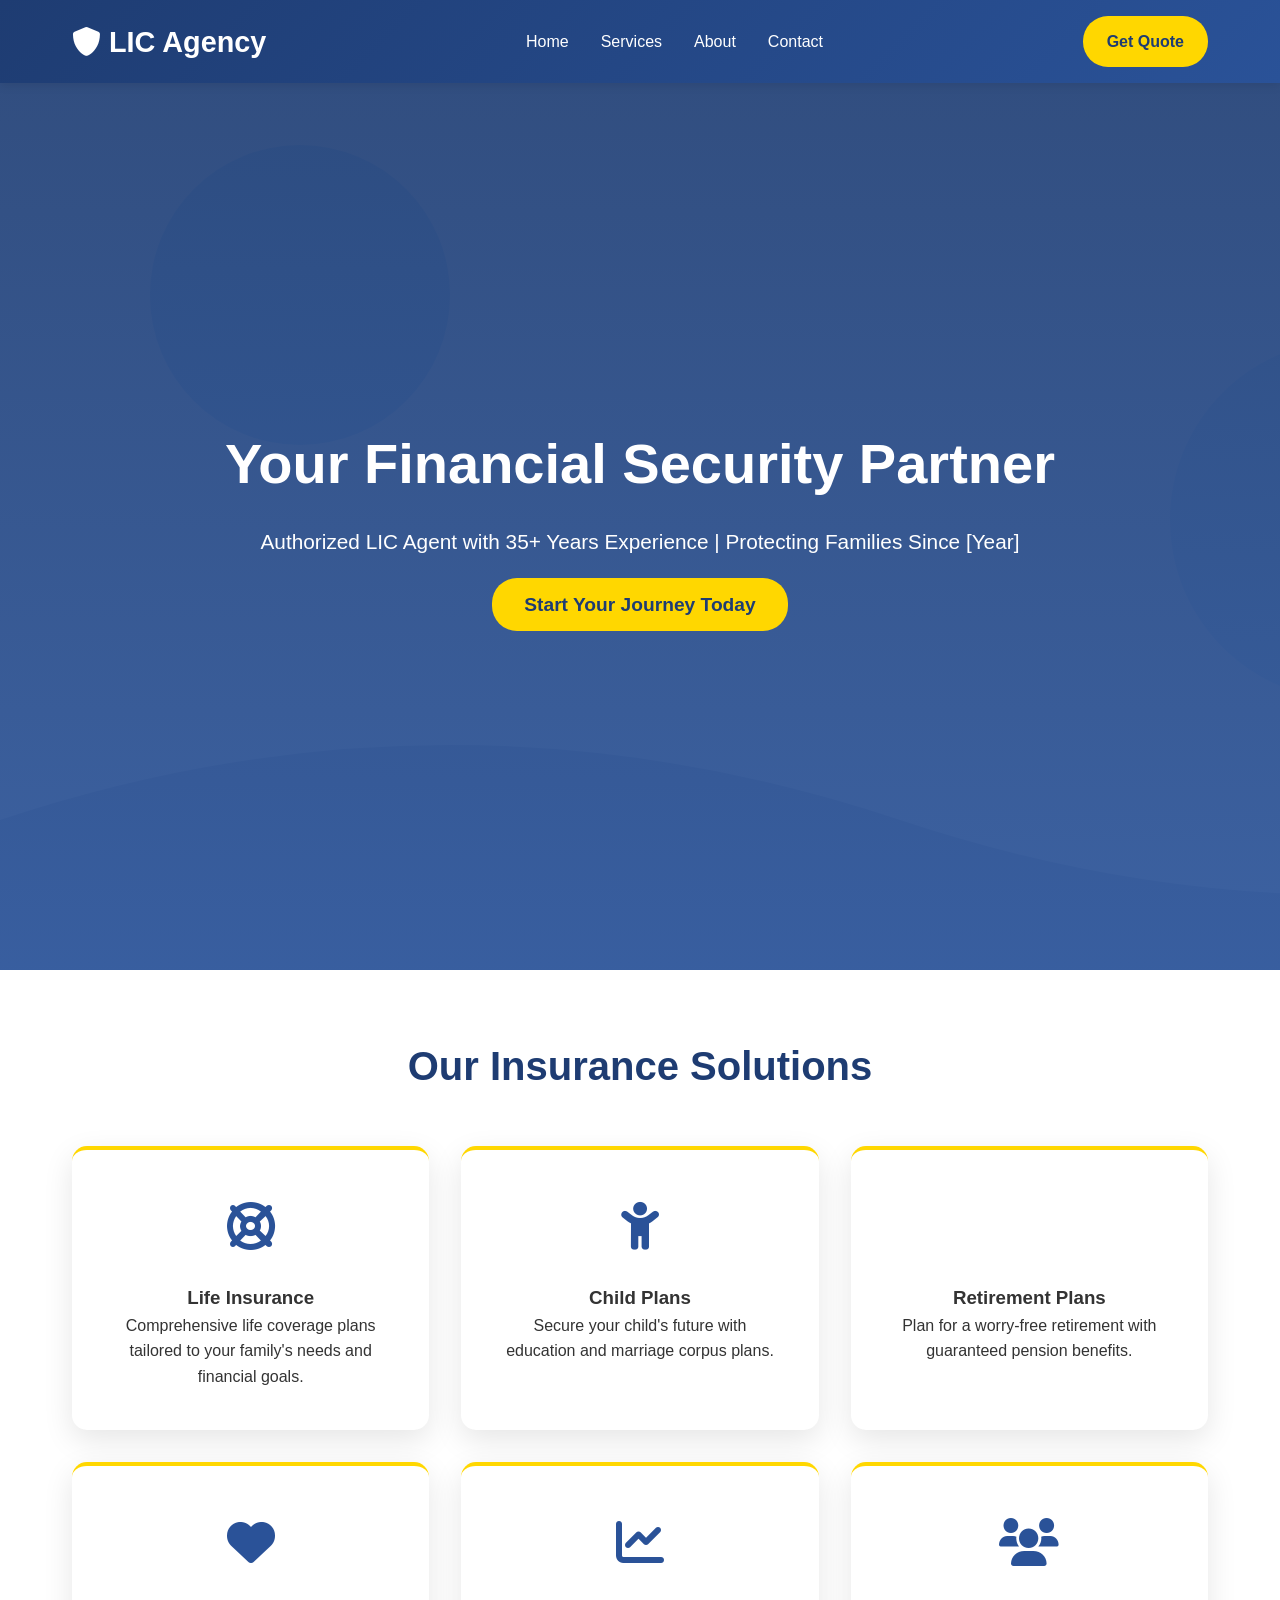
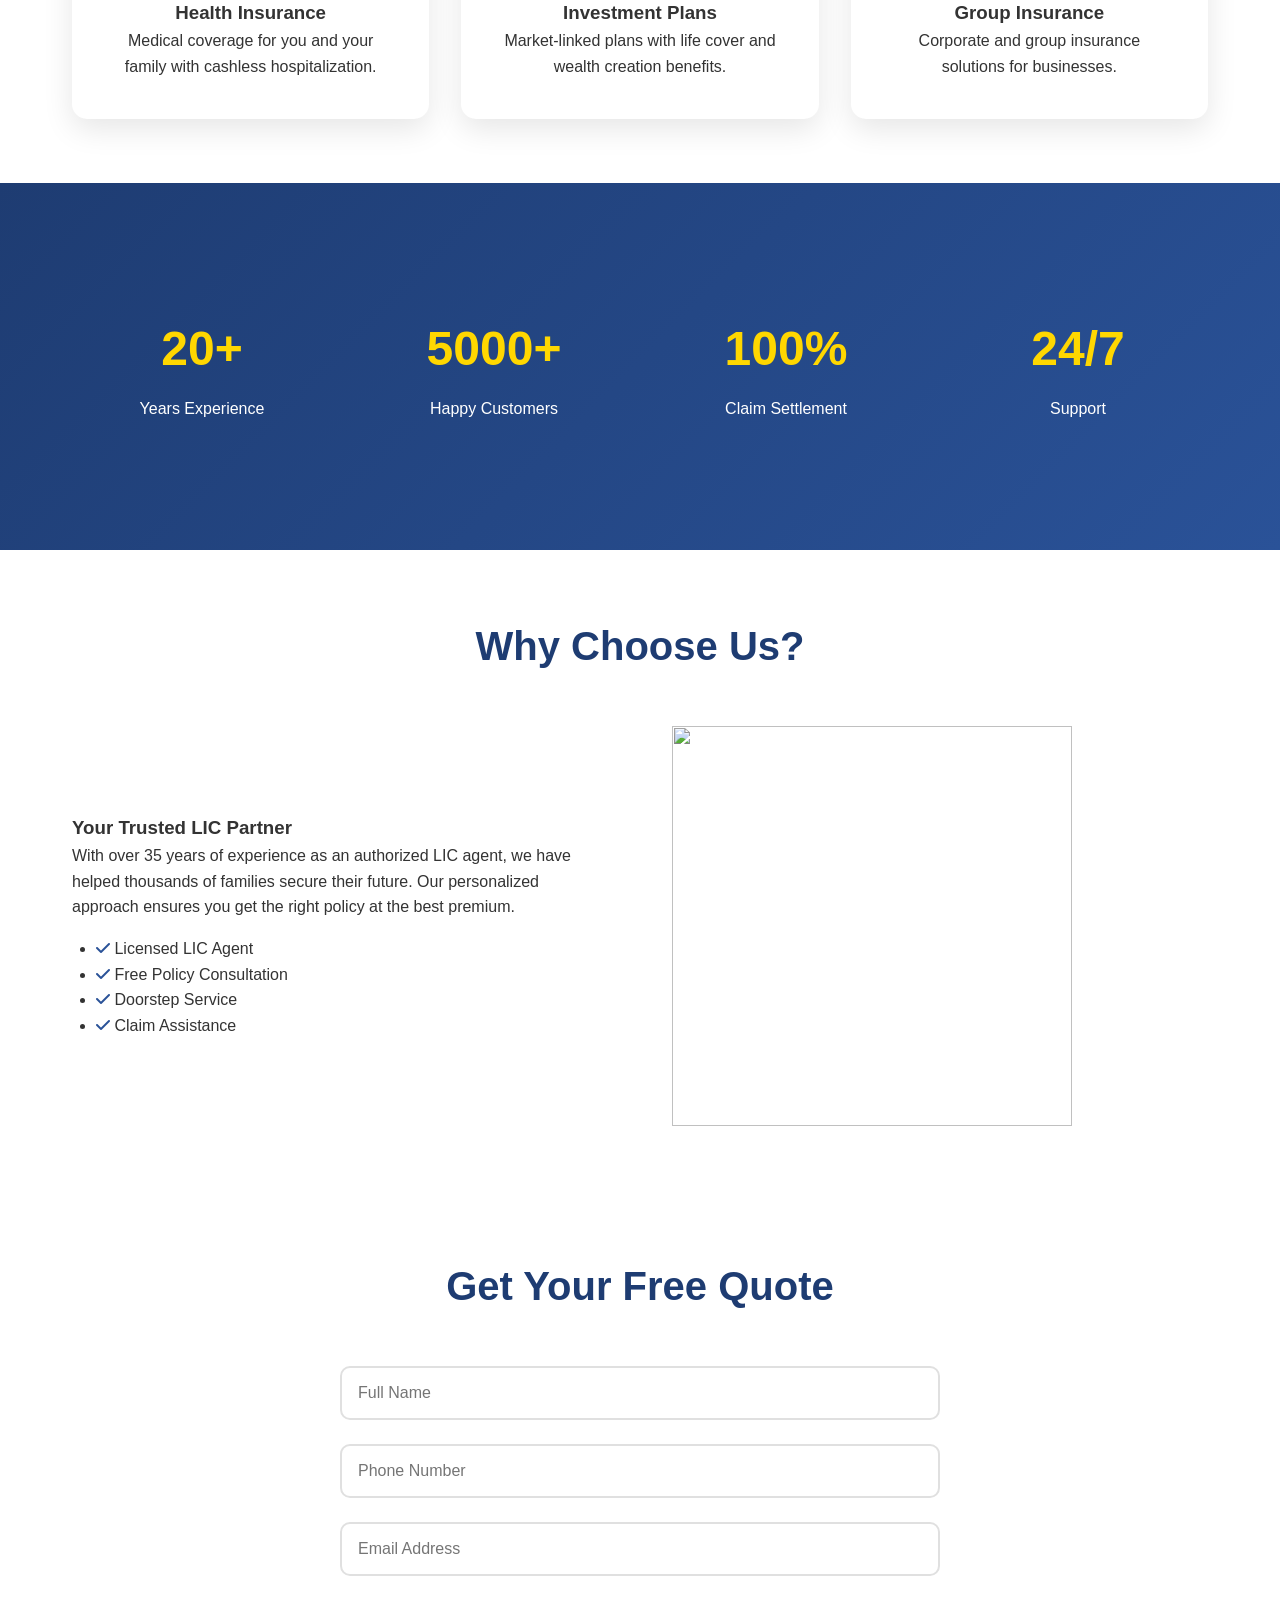
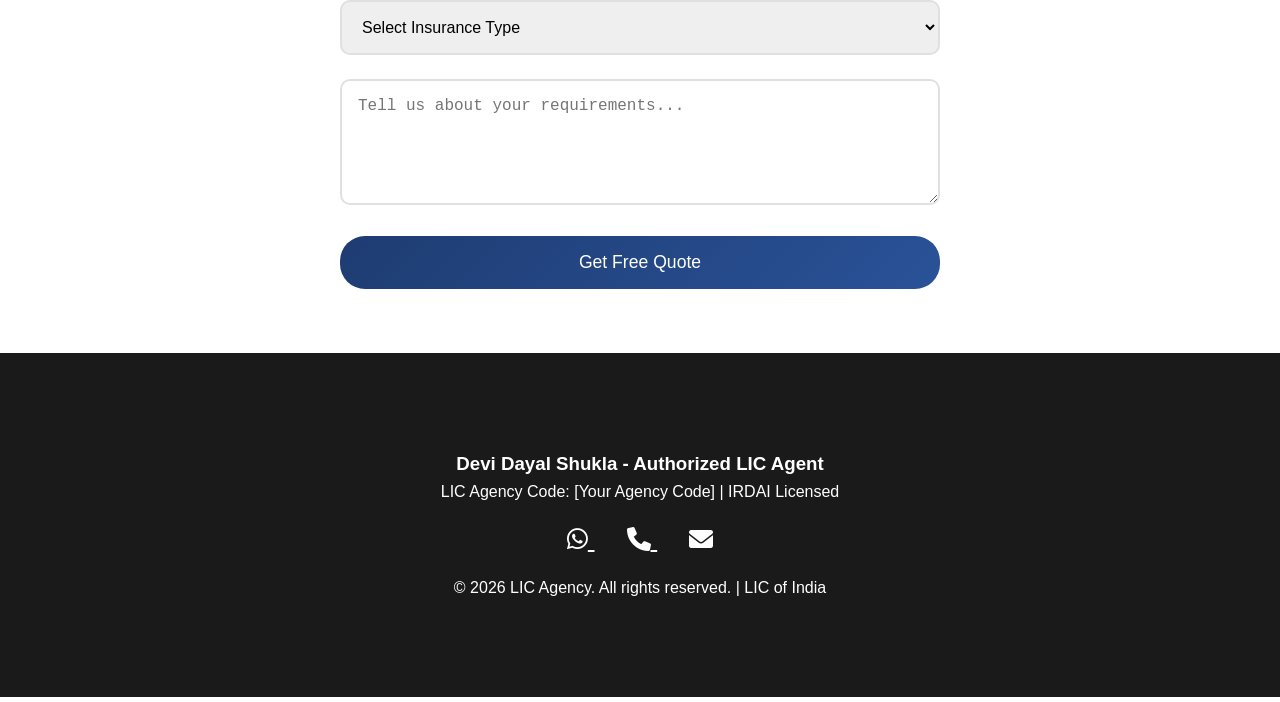
==== index.html @ c28e01f7 "Update index.html" ====
<!DOCTYPE html>
<html lang="en">
<head>
    <meta charset="UTF-8">
    <meta name="viewport" content="width=device-width, initial-scale=1.0">
    <title>Devi Dayal Shukla - Authorized LIC Agent</title>
    <link href="https://cdnjs.cloudflare.com/ajax/libs/font-awesome/6.0.0/css/all.min.css" rel="stylesheet">
    <style>
        * {
            margin: 0;
            padding: 0;
            box-sizing: border-box;
        }

        body {
            font-family: 'Segoe UI', Tahoma, Geneva, Verdana, sans-serif;
            line-height: 1.6;
            color: #333;
        }

        /* Header */
        header {
            background: linear-gradient(135deg, #1e3c72 0%, #2a5298 100%);
            color: white;
            padding: 1rem 0;
            position: fixed;
            width: 100%;
            top: 0;
            z-index: 1000;
            box-shadow: 0 2px 10px rgba(0,0,0,0.1);
        }

        nav {
            max-width: 1200px;
            margin: 0 auto;
            display: flex;
            justify-content: space-between;
            align-items: center;
            padding: 0 2rem;
        }

        .logo {
            font-size: 1.8rem;
            font-weight: bold;
        }

        .nav-links {
            display: flex;
            list-style: none;
            gap: 2rem;
        }

        .nav-links a {
            color: white;
            text-decoration: none;
            transition: color 0.3s;
        }

        .nav-links a:hover {
            color: #ffd700;
        }

        .cta-button {
            background: #ffd700;
            color: #1e3c72;
            padding: 0.8rem 1.5rem;
            border-radius: 25px;
            text-decoration: none;
            font-weight: bold;
            transition: transform 0.3s;
        }

        .cta-button:hover {
            transform: translateY(-2px);
        }

        /* Hero Section */
        .hero {
            background: linear-gradient(rgba(30,60,114,0.9), rgba(42,82,152,0.9)), url('data:image/svg+xml,<svg xmlns="http://www.w3.org/2000/svg" viewBox="0 0 1200 600"><rect fill="%23e3f2fd" width="1200" height="600"/><circle fill="%2342a5f5" opacity="0.3" cx="200" cy="150" r="100"/><circle fill="%2390caf9" opacity="0.4" cx="900" cy="300" r="120"/><path fill="%231e3c72" opacity="0.2" d="M0 500 Q300 400 600 500 T1200 500 L1200 600 L0 600 Z"/></svg>');
            background-size: cover;
            height: 100vh;
            display: flex;
            align-items: center;
            justify-content: center;
            text-align: center;
            color: white;
            margin-top: 70px;
        }

        .hero-content h1 {
            font-size: 3.5rem;
            margin-bottom: 1rem;
            animation: fadeInUp 1s ease;
        }

        .hero-content p {
            font-size: 1.3rem;
            margin-bottom: 2rem;
            animation: fadeInUp 1s ease 0.2s both;
        }

        @keyframes fadeInUp {
            from {
                opacity: 0;
                transform: translateY(30px);
            }
            to {
                opacity: 1;
                transform: translateY(0);
            }
        }

        /* Sections */
        .container {
            max-width: 1200px;
            margin: 0 auto;
            padding: 4rem 2rem;
        }

        section {
            padding: 4rem 0;
        }

        h2 {
            font-size: 2.5rem;
            text-align: center;
            margin-bottom: 3rem;
            color: #1e3c72;
        }

        /* Services */
        .services-grid {
            display: grid;
            grid-template-columns: repeat(auto-fit, minmax(300px, 1fr));
            gap: 2rem;
            margin-top: 3rem;
        }

        .service-card {
            background: white;
            padding: 2.5rem;
            border-radius: 15px;
            box-shadow: 0 10px 30px rgba(0,0,0,0.1);
            text-align: center;
            transition: transform 0.3s, box-shadow 0.3s;
            border-top: 4px solid #ffd700;
        }

        .service-card:hover {
            transform: translateY(-10px);
            box-shadow: 0 20px 40px rgba(0,0,0,0.15);
        }

        .service-icon {
            font-size: 3rem;
            color: #2a5298;
            margin-bottom: 1rem;
        }

        /* About */
        .about-content {
            display: grid;
            grid-template-columns: 1fr 1fr;
            gap: 4rem;
            align-items: center;
        }

        .about-image {
            background: linear-gradient(45deg, #1e3c72, #2a5298);
            height: 400px;
            border-radius: 20px;
            display: flex;
            align-items: center;
            justify-content: center;
            color: white;
            font-size: 4rem;
        }

        /* Contact */
        .contact-form {
            max-width: 600px;
            margin: 0 auto;
        }

        .form-group {
            margin-bottom: 1.5rem;
        }

        .form-group input,
        .form-group textarea,
        .form-group select {
            width: 100%;
            padding: 1rem;
            border: 2px solid #e0e0e0;
            border-radius: 10px;
            font-size: 1rem;
            transition: border-color 0.3s;
        }

        .form-group input:focus,
        .form-group textarea:focus,
        .form-group select:focus {
            outline: none;
            border-color: #2a5298;
        }

        .submit-btn {
            background: linear-gradient(135deg, #1e3c72, #2a5298);
            color: white;
            padding: 1rem 3rem;
            border: none;
            border-radius: 25px;
            font-size: 1.1rem;
            cursor: pointer;
            width: 100%;
            transition: transform 0.3s;
        }

        .submit-btn:hover {
            transform: translateY(-2px);
        }

        /* Stats */
        .stats {
            background: linear-gradient(135deg, #1e3c72 0%, #2a5298 100%);
            color: white;
            text-align: center;
        }

        .stats-grid {
            display: grid;
            grid-template-columns: repeat(auto-fit, minmax(200px, 1fr));
            gap: 2rem;
        }

        .stat-item h3 {
            font-size: 3rem;
            color: #ffd700;
            margin-bottom: 0.5rem;
        }

        /* Footer */
        footer {
            background: #1a1a1a;
            color: white;
            text-align: center;
            padding: 2rem 0;
        }

        .social-links {
            margin: 1rem 0;
        }

        .social-links a {
            color: white;
            font-size: 1.5rem;
            margin: 0 1rem;
            transition: color 0.3s;
        }

        .social-links a:hover {
            color: #ffd700;
        }

        /* Mobile Responsive */
        @media (max-width: 768px) {
            .nav-links {
                display: none;
            }

            .hero-content h1 {
                font-size: 2.5rem;
            }

            .about-content {
                grid-template-columns: 1fr;
            }

            nav {
                flex-direction: column;
                gap: 1rem;
            }
        }
    </style>
</head>
<body>
    <!-- Header -->
    <header>
        <nav>
            <div class="logo">
                <i class="fas fa-shield-alt"></i> LIC Agency
            </div>
            <ul class="nav-links">
                <li><a href="#home">Home</a></li>
                <li><a href="#services">Services</a></li>
                <li><a href="#about">About</a></li>
                <li><a href="#contact">Contact</a></li>
            </ul>
            <a href="#contact" class="cta-button">Get Quote</a>
        </nav>
    </header>

    <!-- Hero Section -->
    <section id="home" class="hero">
        <div class="hero-content">
            <h1>Your Financial Security Partner</h1>
            <p>Authorized LIC Agent with 35+ Years Experience | Protecting Families Since [Year]</p>
            <a href="#contact" class="cta-button" style="font-size: 1.2rem; padding: 1rem 2rem;">Start Your Journey Today</a>
        </div>
    </section>

    <!-- Services -->
    <section id="services" class="container">
        <h2>Our Insurance Solutions</h2>
        <div class="services-grid">
            <div class="service-card">
                <div class="service-icon">
                    <i class="fas fa-life-ring"></i>
                </div>
                <h3>Life Insurance</h3>
                <p>Comprehensive life coverage plans tailored to your family's needs and financial goals.</p>
            </div>
            <div class="service-card">
                <div class="service-icon">
                    <i class="fas fa-child"></i>
                </div>
                <h3>Child Plans</h3>
                <p>Secure your child's future with education and marriage corpus plans.</p>
            </div>
            <div class="service-card">
                <div class="service-icon">
                    <i class="fas fa-retirement"></i>
                </div>
                <h3>Retirement Plans</h3>
                <p>Plan for a worry-free retirement with guaranteed pension benefits.</p>
            </div>
            <div class="service-card">
                <div class="service-icon">
                    <i class="fas fa-heart"></i>
                </div>
                <h3>Health Insurance</h3>
                <p>Medical coverage for you and your family with cashless hospitalization.</p>
            </div>
            <div class="service-card">
                <div class="service-icon">
                    <i class="fas fa-chart-line"></i>
                </div>
                <h3>Investment Plans</h3>
                <p>Market-linked plans with life cover and wealth creation benefits.</p>
            </div>
            <div class="service-card">
                <div class="service-icon">
                    <i class="fas fa-users"></i>
                </div>
                <h3>Group Insurance</h3>
                <p>Corporate and group insurance solutions for businesses.</p>
            </div>
        </div>
    </section>

    <!-- Stats -->
    <section class="stats">
        <div class="container">
            <div class="stats-grid">
                <div class="stat-item">
                    <h3>20+</h3>
                    <p>Years Experience</p>
                </div>
                <div class="stat-item">
                    <h3>5000+</h3>
                    <p>Happy Customers</p>
                </div>
                <div class="stat-item">
                    <h3>100%</h3>
                    <p>Claim Settlement</p>
                </div>
                <div class="stat-item">
                    <h3>24/7</h3>
                    <p>Support</p>
                </div>
            </div>
        </div>
    </section>

    <!-- About -->
    <section id="about" class="container">
        <h2>Why Choose Us?</h2>
        <div class="about-content">
            <div>
                <h3>Your Trusted LIC Partner</h3>
                <p>With over 35 years of experience as an authorized LIC agent, we have helped thousands of families secure their future. Our personalized approach ensures you get the right policy at the best premium.</p>
                <ul style="margin-top: 1rem; padding-left: 1.5rem;">
                    <li><i class="fas fa-check" style="color: #2a5298;"></i> Licensed LIC Agent</li>
                    <li><i class="fas fa-check" style="color: #2a5298;"></i> Free Policy Consultation</li>
                    <li><i class="fas fa-check" style="color: #2a5298;"></i> Doorstep Service</li>
                    <li><i class="fas fa-check" style="color: #2a5298;"></i> Claim Assistance</li>
                </ul>
            </div>
            <img src="shukla.jpg" Height="400" width="400">
        </div>
    </section>

    <!-- Contact -->
    <section id="contact" class="container">
        <h2>Get Your Free Quote</h2>
        <form class="contact-form" onsubmit="handleSubmit(event)">
            <div class="form-group">
                <input type="text" placeholder="Full Name" required>
            </div>
            <div class="form-group">
                <input type="tel" placeholder="Phone Number" required>
            </div>
            <div class="form-group">
                <input type="email" placeholder="Email Address">
            </div>
            <div class="form-group">
                <select required>
                    <option value="">Select Insurance Type</option>
                    <option value="life">Life Insurance</option>
                    <option value="child">Child Plan</option>
                    <option value="retirement">Retirement Plan</option>
                    <option value="health">Health Insurance</option>
                </select>
            </div>
            <div class="form-group">
                <textarea rows="5" placeholder="Tell us about your requirements..."></textarea>
            </div>
            <button type="submit" class="submit-btn">Get Free Quote</button>
        </form>
    </section>

    <!-- Footer -->
    <footer>
        <div class="container">
            <h3>Devi Dayal Shukla - Authorized LIC Agent</h3>
            <p>LIC Agency Code: [Your Agency Code] | IRDAI Licensed</p>
            <div class="social-links">

  <!-- WhatsApp -->
  <a href="https://wa.me/9415556995?text=Hello%20I%20want%20details" target="_blank">
    <i class="fab fa-whatsapp"></i>
  </a>

  <!-- Phone Call -->
  <a href="tel:9415556995">
    <i class="fas fa-phone"></i>
  </a>

  <!-- Email -->
  <a href="mailto:ddshuklalic@gmail.com">
    <i class="fas fa-envelope"></i>
  </a>

</div>
            <p>&copy; 2026 LIC Agency. All rights reserved. | LIC of India</p>
        </div>
    </footer>

    <script>
        function handleSubmit(event) {
            event.preventDefault();
            alert('Thank you! We will contact you within 24 hours with your personalized quote.');
            event.target.reset();
        }

        // Smooth scrolling
        document.querySelectorAll('a[href^="#"]').forEach(anchor => {
            anchor.addEventListener('click', function (e) {
                e.preventDefault();
                document.querySelector(this.getAttribute('href')).scrollIntoView({
                    behavior: 'smooth'
                });
            });
        });

        // Add scroll effect to header
        window.addEventListener('scroll', () => {
            const header = document.querySelector('header');
            if (window.scrollY > 100) {
                header.style.background = 'rgba(30, 60, 114, 0.95)';
                header.style.backdropFilter = 'blur(10px)';
            } else {
                header.style.background = 'linear-gradient(135deg, #1e3c72 0%, #2a5298 100%)';
                header.style.backdropFilter = 'none';
            }
        });
    </script>
</body>
</html>
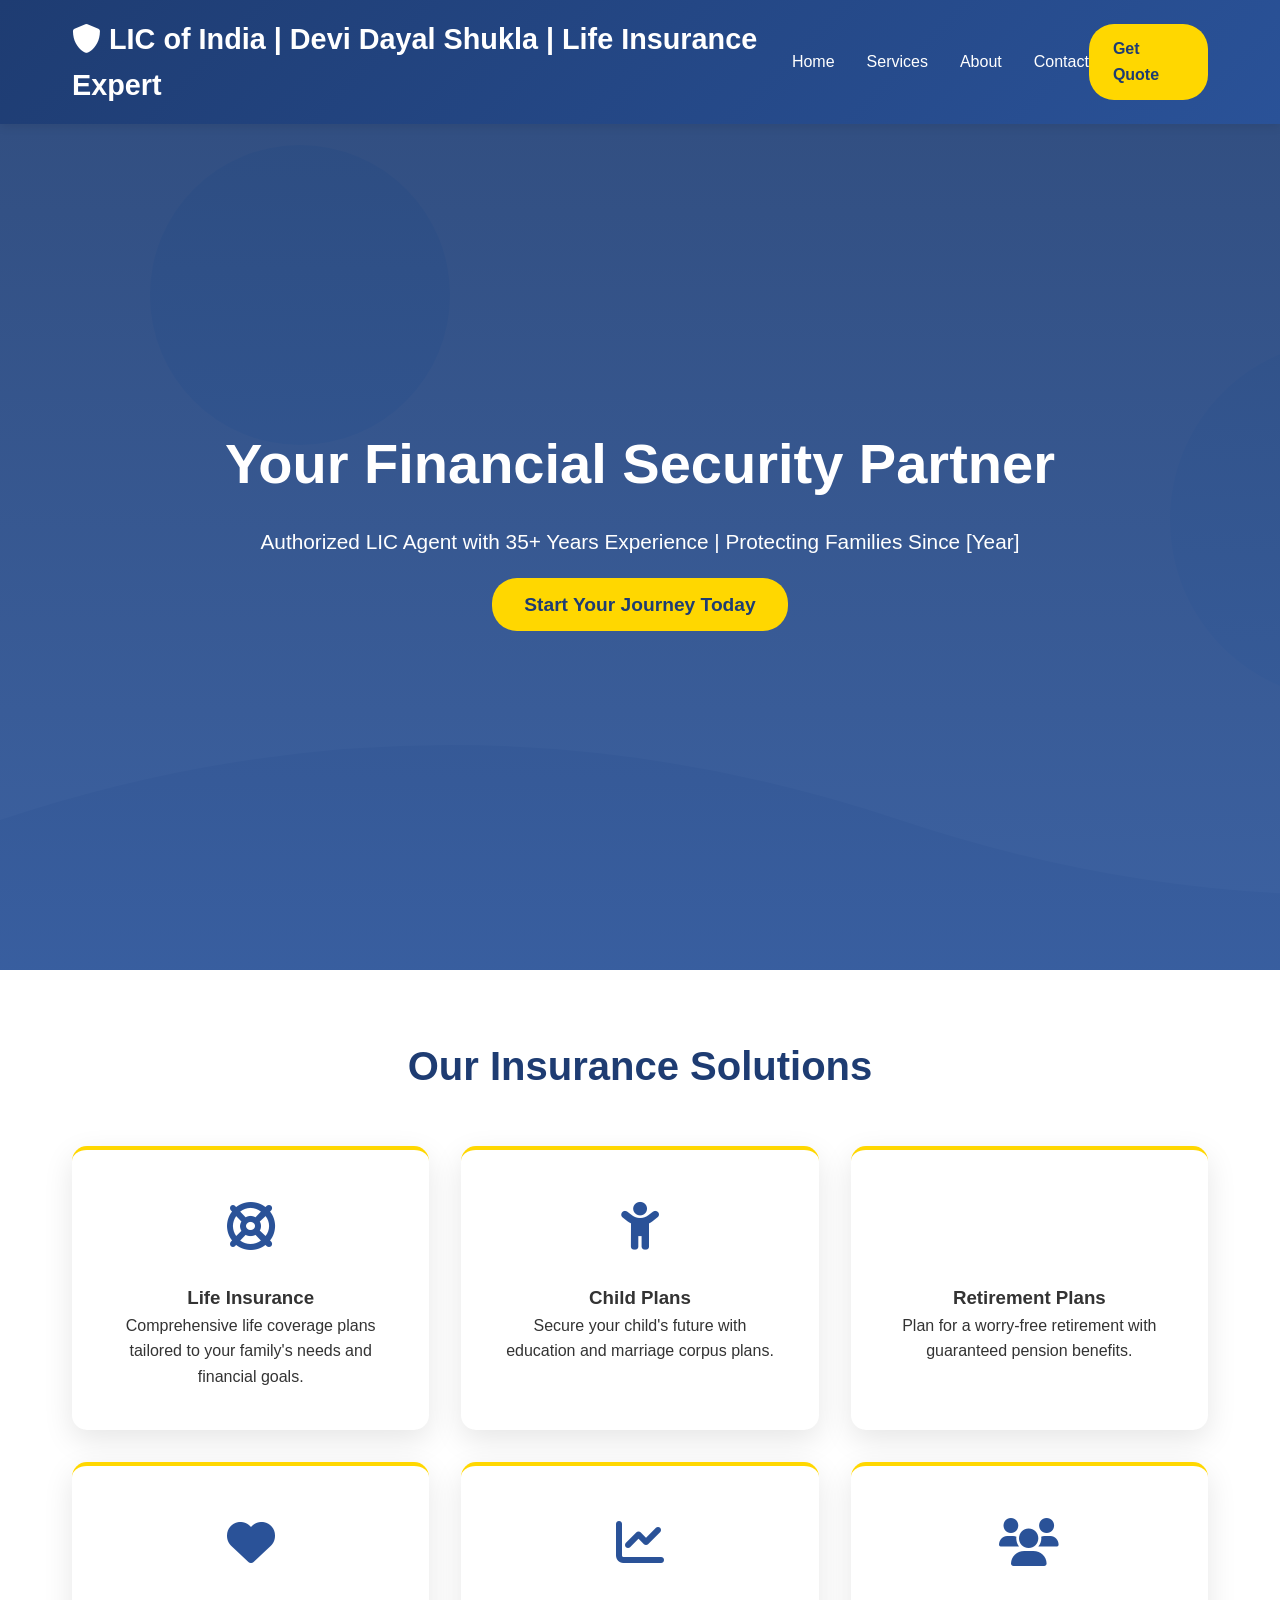
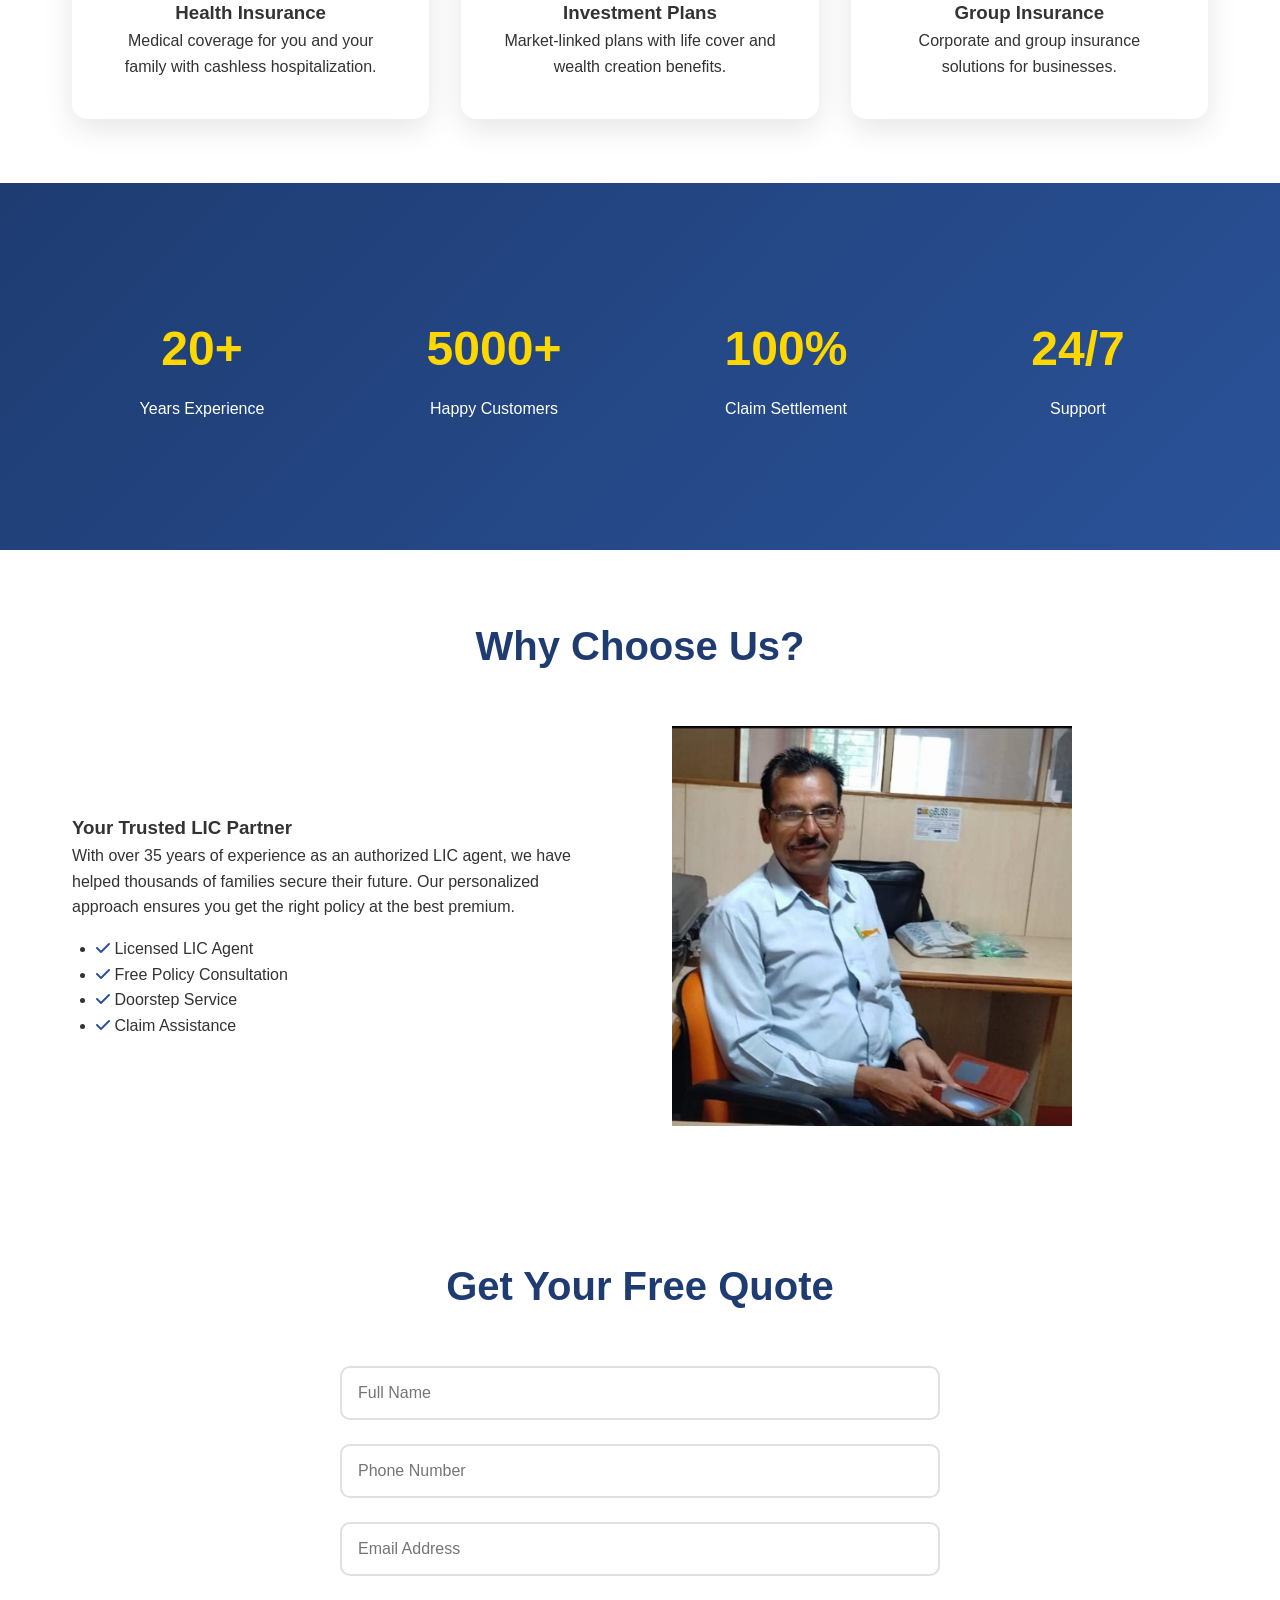
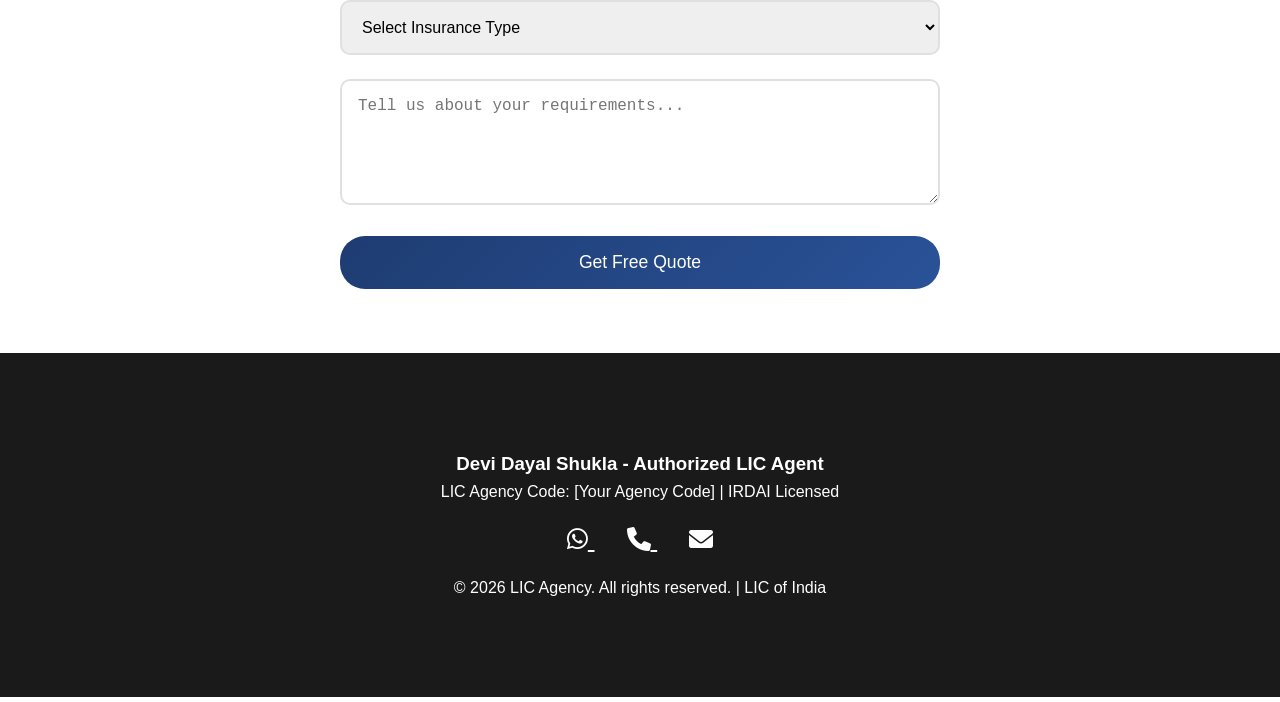
==== commit 869d5526: "Update index.html" ====
--- a/index.html
+++ b/index.html
@@ -288,7 +288,7 @@
     <header>
         <nav>
             <div class="logo">
-                <i class="fas fa-shield-alt"></i> LIC Agency
+                <i class="fas fa-shield-alt"></i> LIC of India | Devi Dayal Shukla | Life Insurance Expert
             </div>
             <ul class="nav-links">
                 <li><a href="#home">Home</a></li>
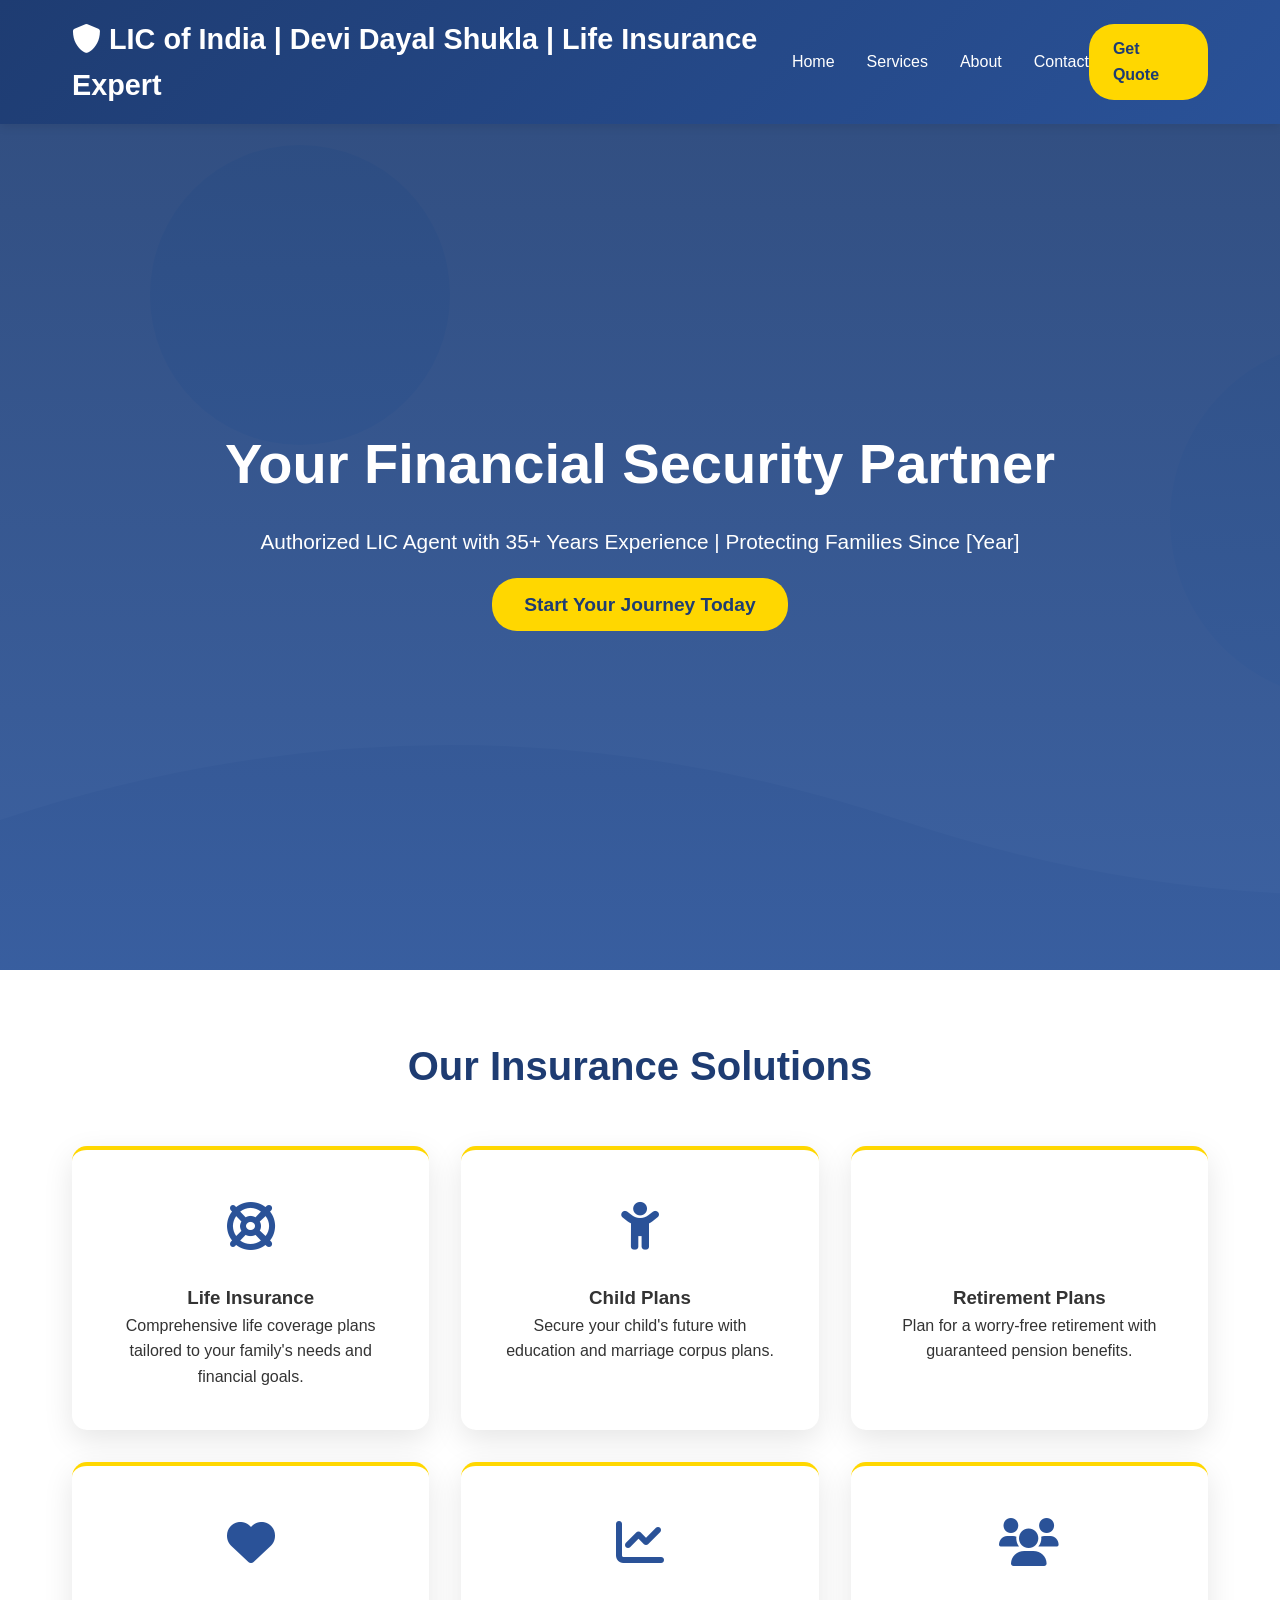
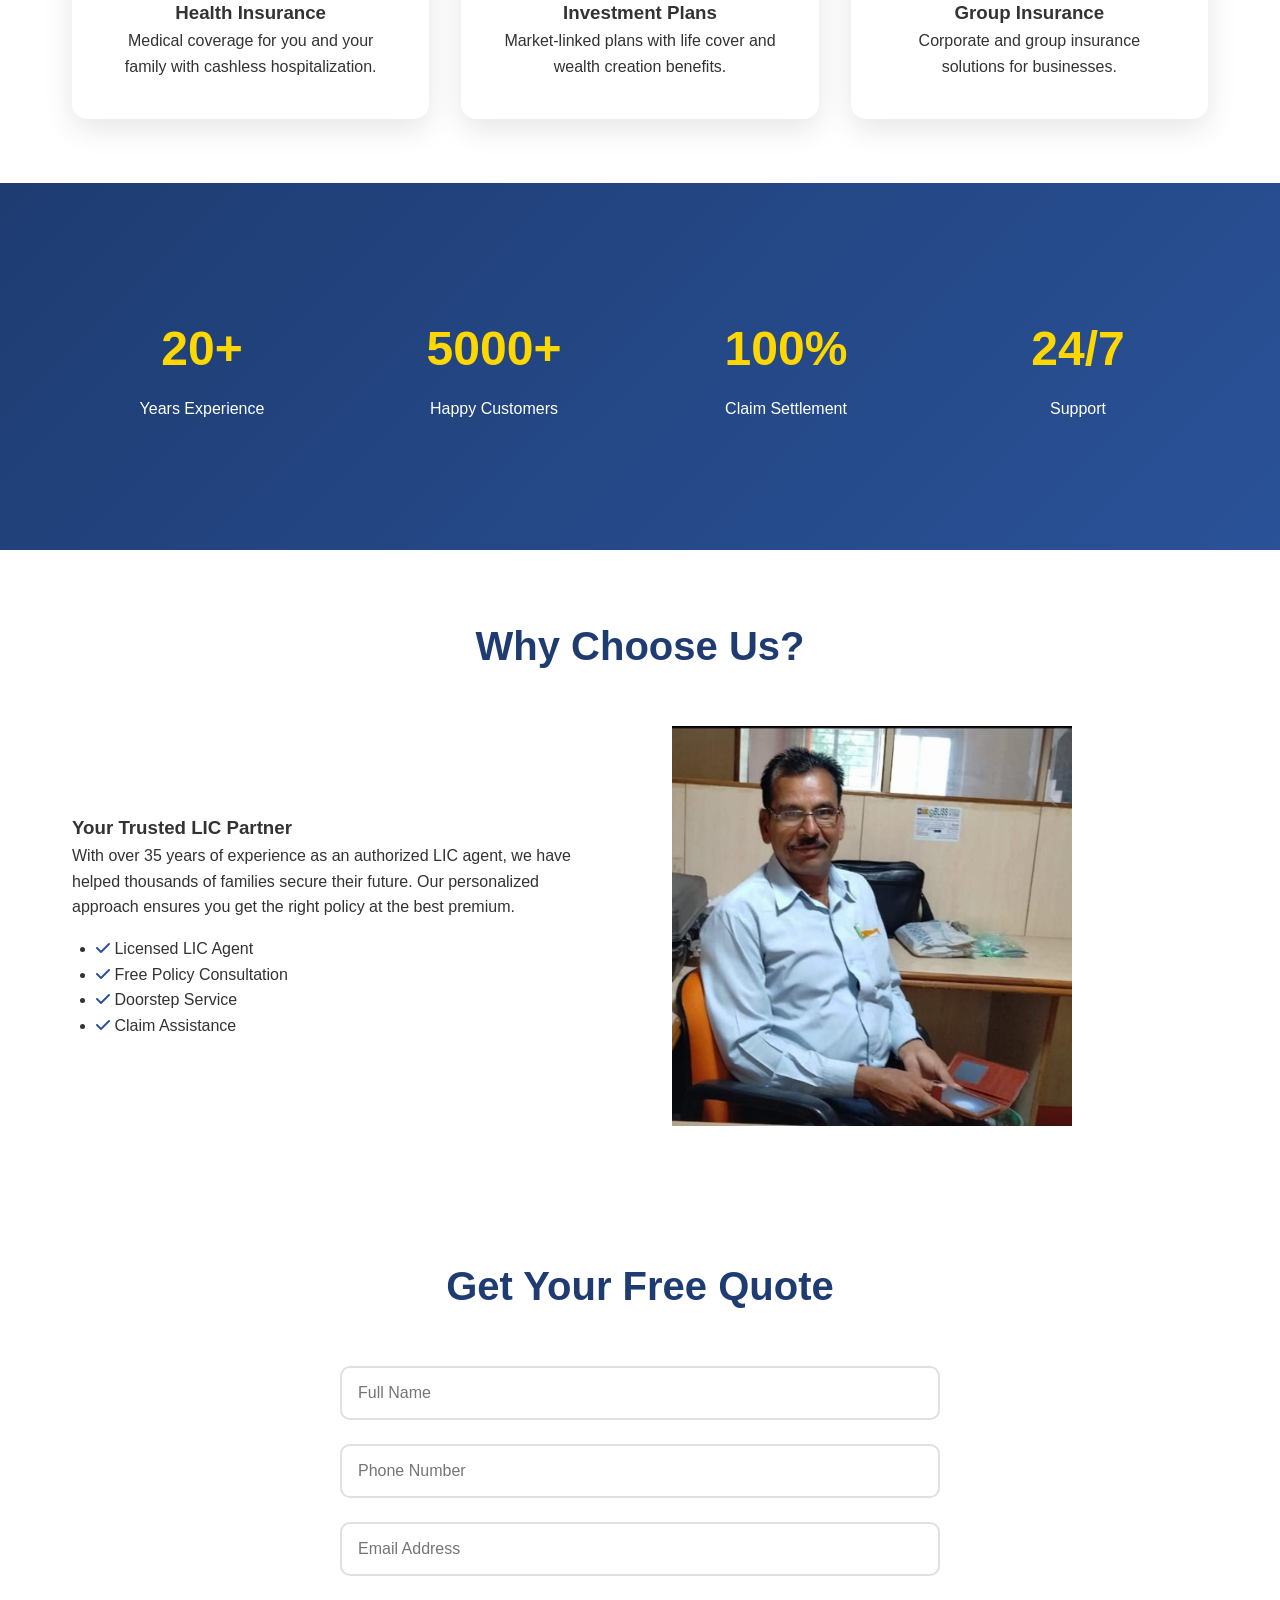
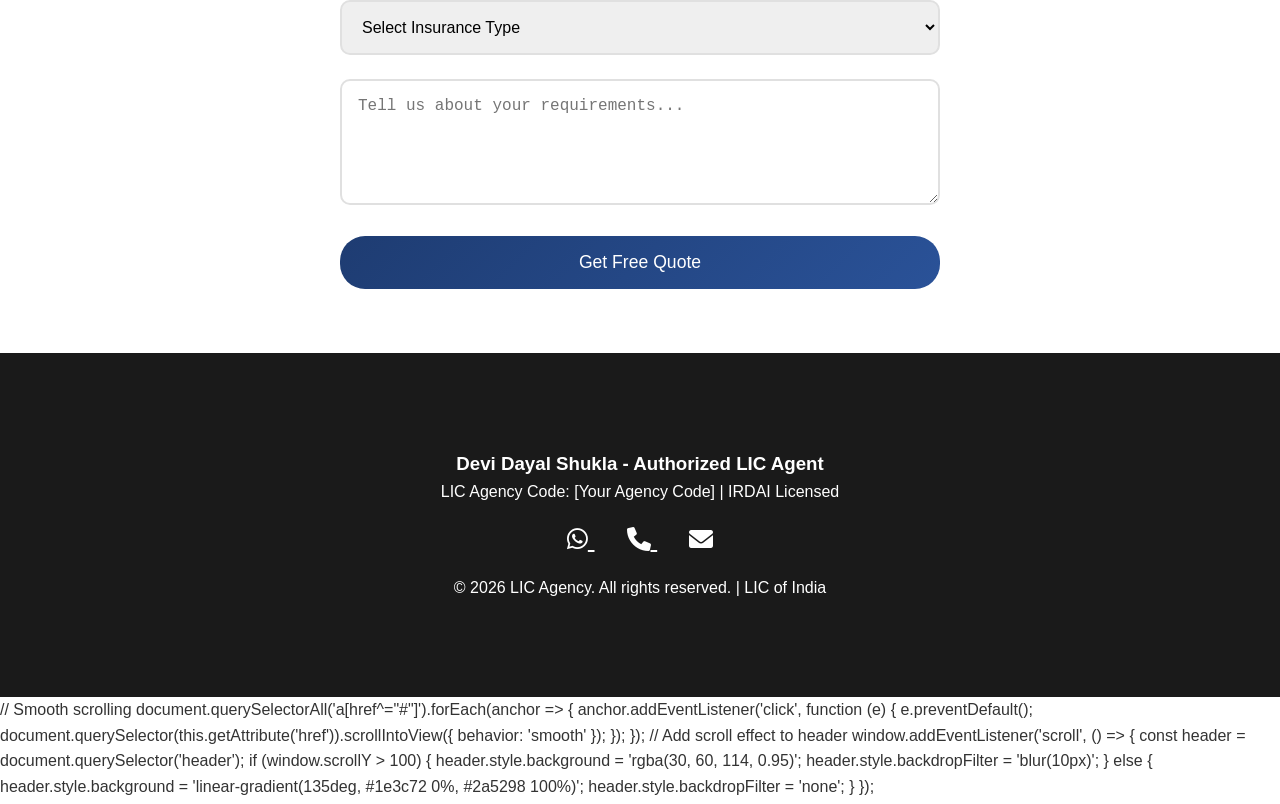
==== commit 2968914b: "Update index.html" ====
--- a/index.html
+++ b/index.html
@@ -457,21 +457,34 @@
     </footer>
 
     <script>
-        function handleSubmit(event) {
-            event.preventDefault();
-            alert('Thank you! We will contact you within 24 hours with your personalized quote.');
-            event.target.reset();
-        }
+        <script>
+function sendToWhatsApp(e){
+    e.preventDefault();
+
+    let name = document.querySelector('input[type="text"]').value;
+    let phone = document.querySelector('input[type="tel"]').value;
+    let email = document.querySelector('input[type="email"]').value;
+    let message = document.querySelector('textarea').value;
+
+    let url = "https://wa.me/919415556995?text="
+    + "Name: " + name + "%0a"
+    + "Phone: " + phone + "%0a"
+    + "Email: " + email + "%0a"
+    + "Message: " + message;
+
+    window.open(url, "_blank");
+}
+</script>
 
         // Smooth scrolling
         document.querySelectorAll('a[href^="#"]').forEach(anchor => {
-            anchor.addEventListener('click', function (e) {
-                e.preventDefault();
-                document.querySelector(this.getAttribute('href')).scrollIntoView({
-                    behavior: 'smooth'
-                });
-            });
+    anchor.addEventListener('click', function (e) {
+        e.preventDefault();
+        document.querySelector(this.getAttribute('href')).scrollIntoView({
+            behavior: 'smooth'
         });
+    });
+});
 
         // Add scroll effect to header
         window.addEventListener('scroll', () => {
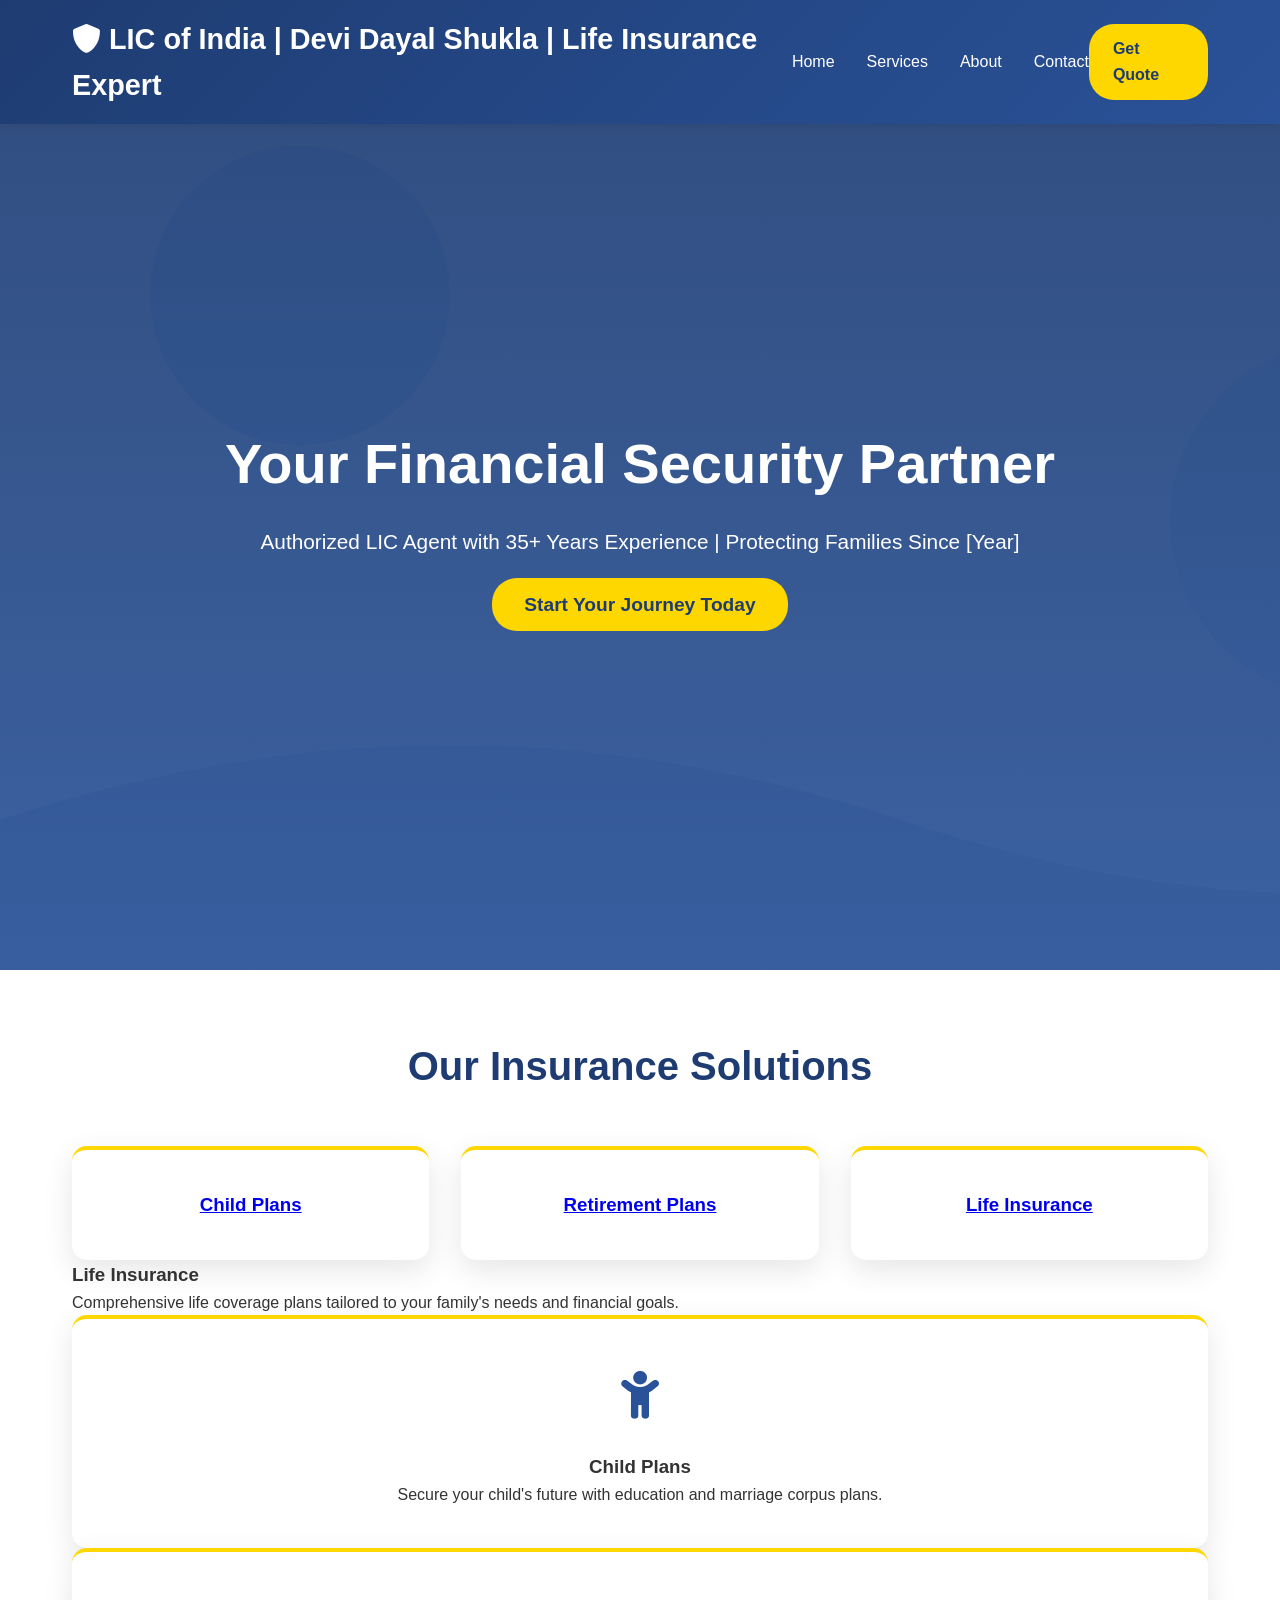
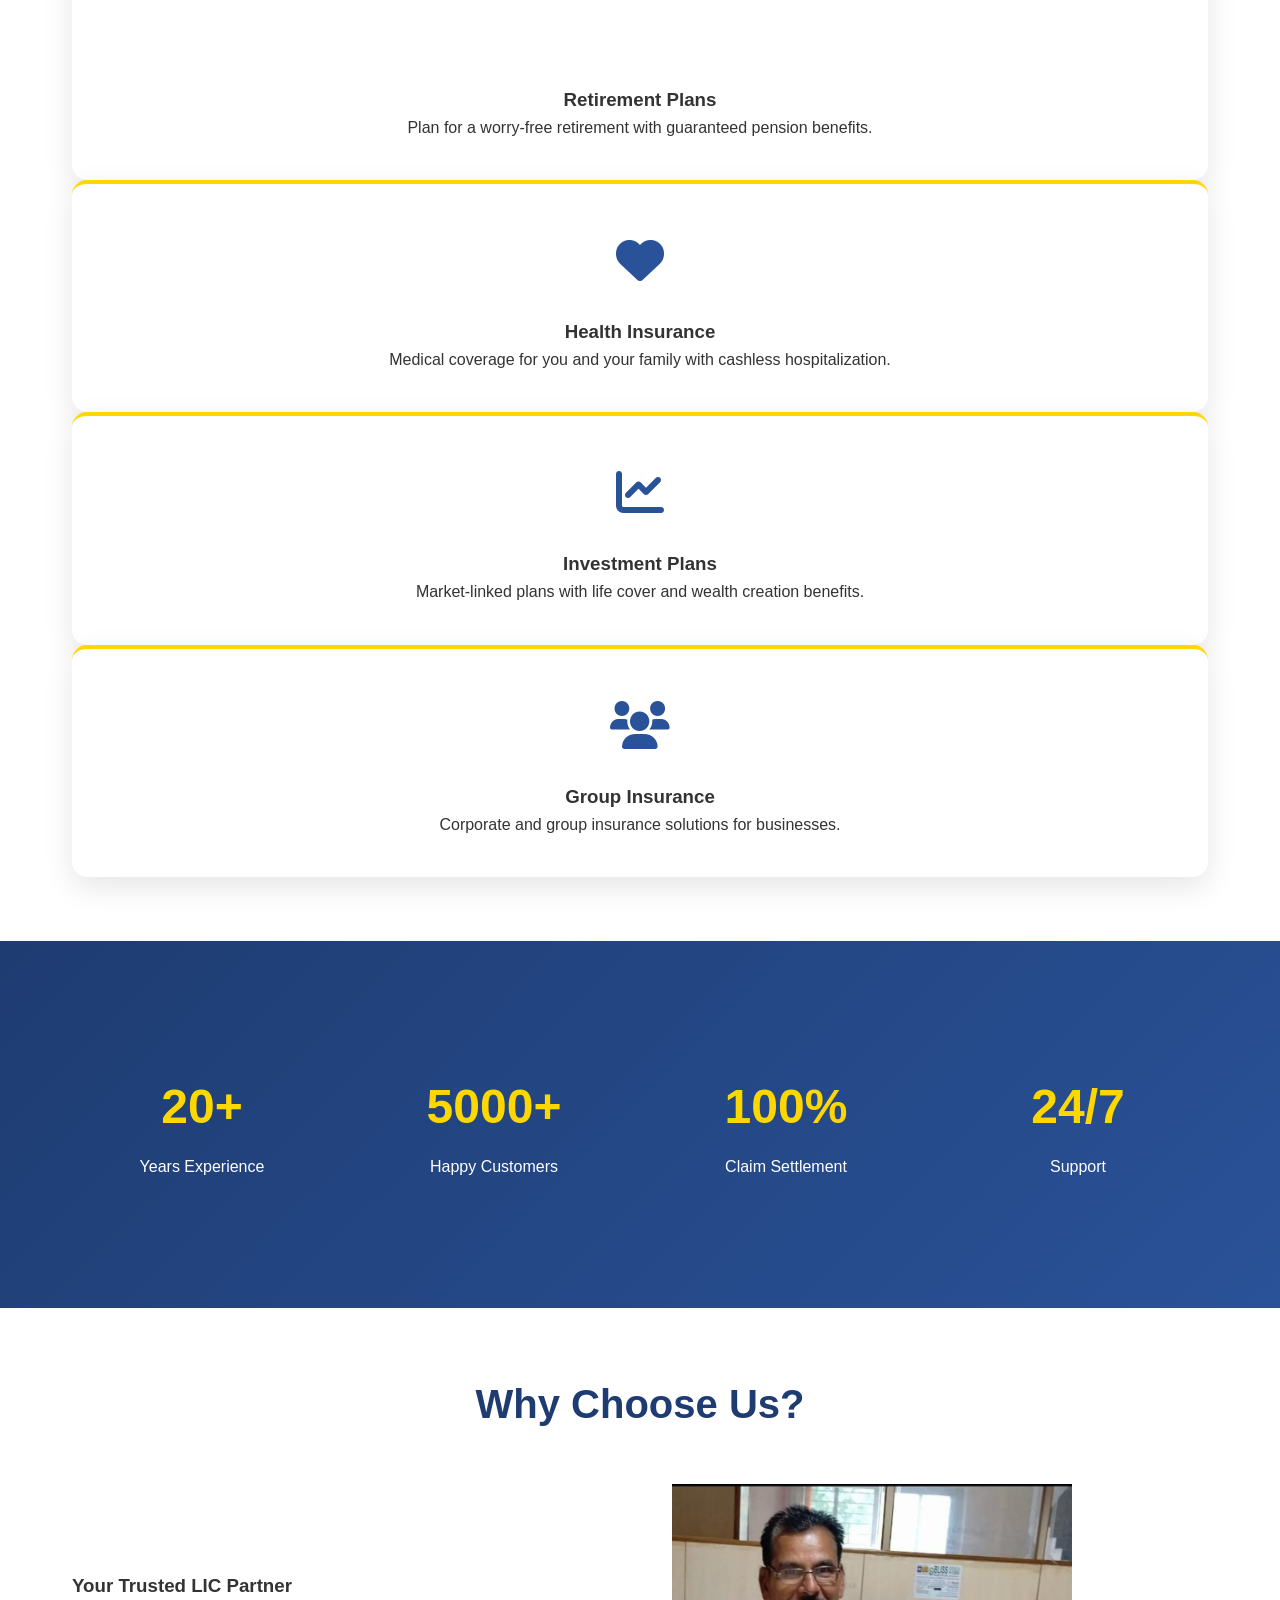
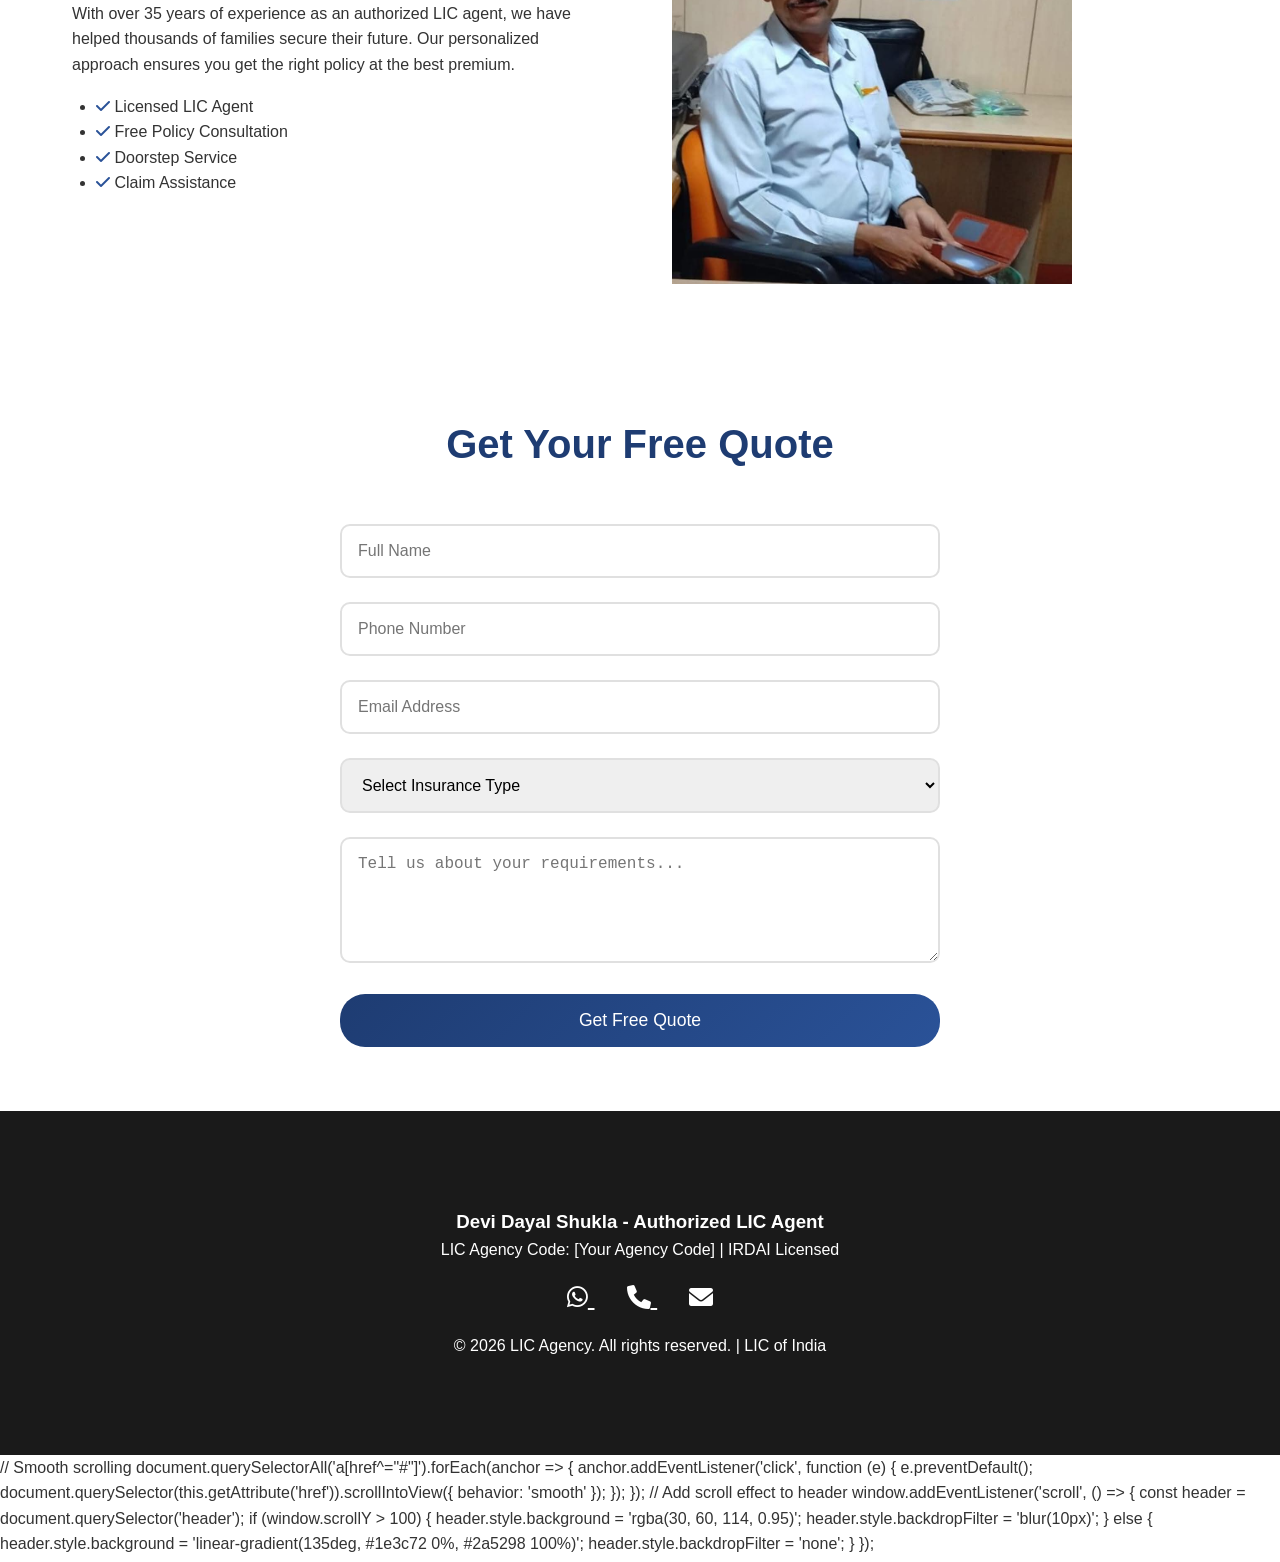
==== commit 4c5410de: "Update index.html" ====
--- a/index.html
+++ b/index.html
@@ -313,9 +313,14 @@
     <section id="services" class="container">
         <h2>Our Insurance Solutions</h2>
         <div class="services-grid">
-            <div class="service-card">
-                <div class="service-icon">
-                    <i class="fas fa-life-ring"></i>
+            <a href="child.html" class="service-card">
+    <h3>Child Plans</h3></a>
+                <a href="retirement.html" class="service-card">
+    <h3>Retirement Plans</h3>
+</a>
+<a href="life.html" class="service-card">
+    <h3>Life Insurance</h3>
+</a>
                 </div>
                 <h3>Life Insurance</h3>
                 <p>Comprehensive life coverage plans tailored to your family's needs and financial goals.</p>
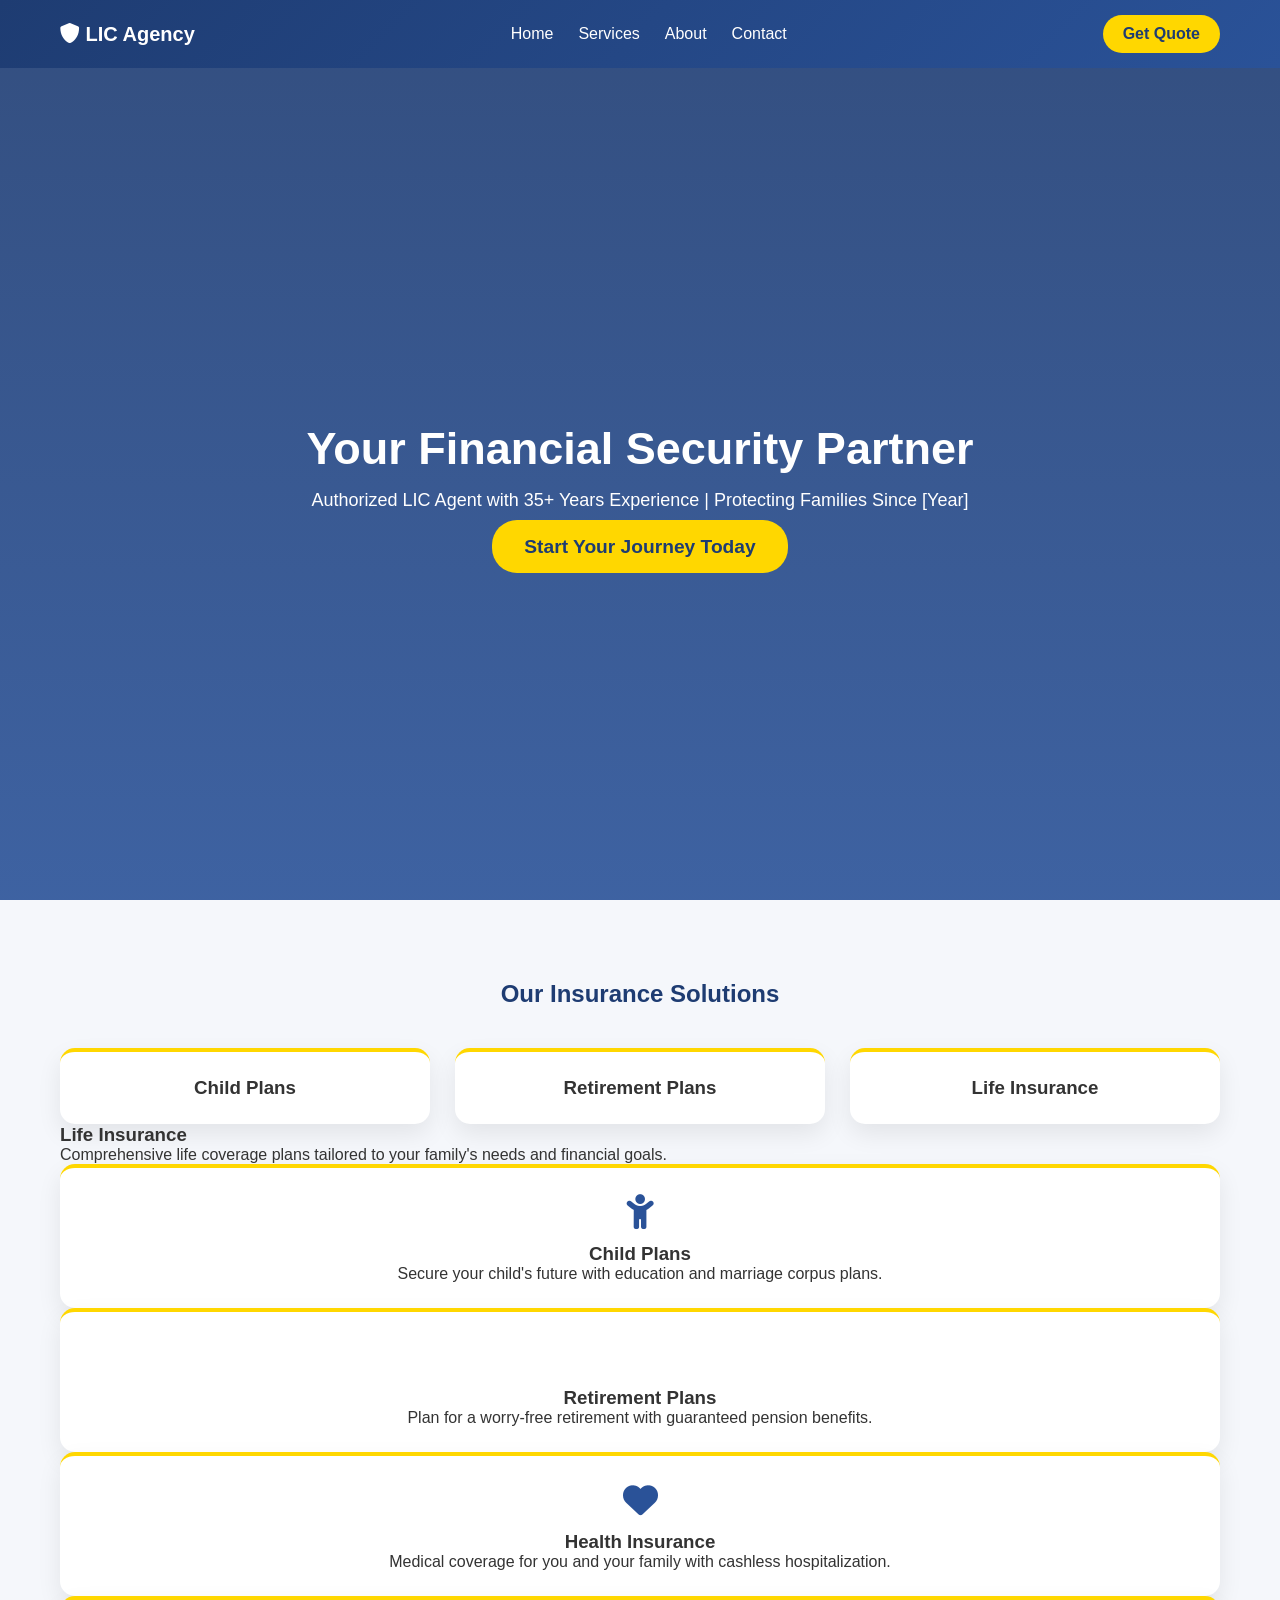
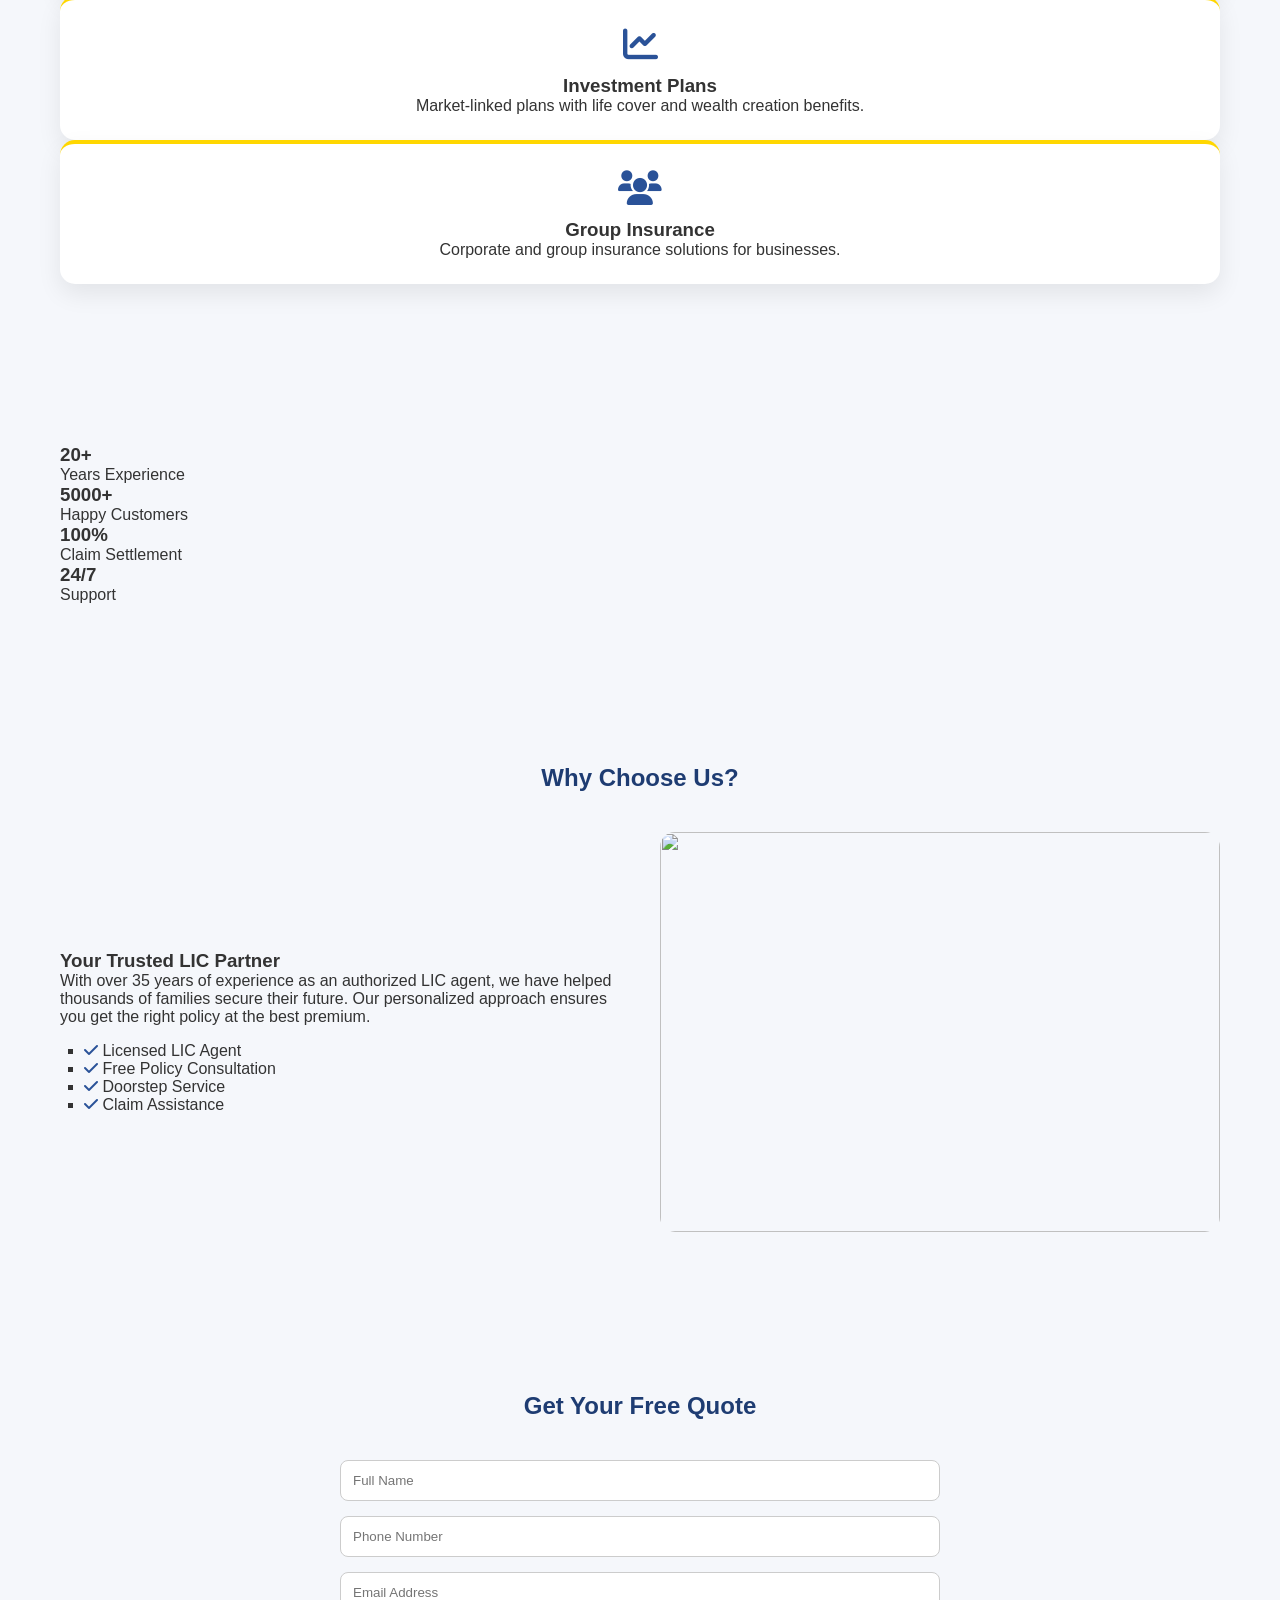
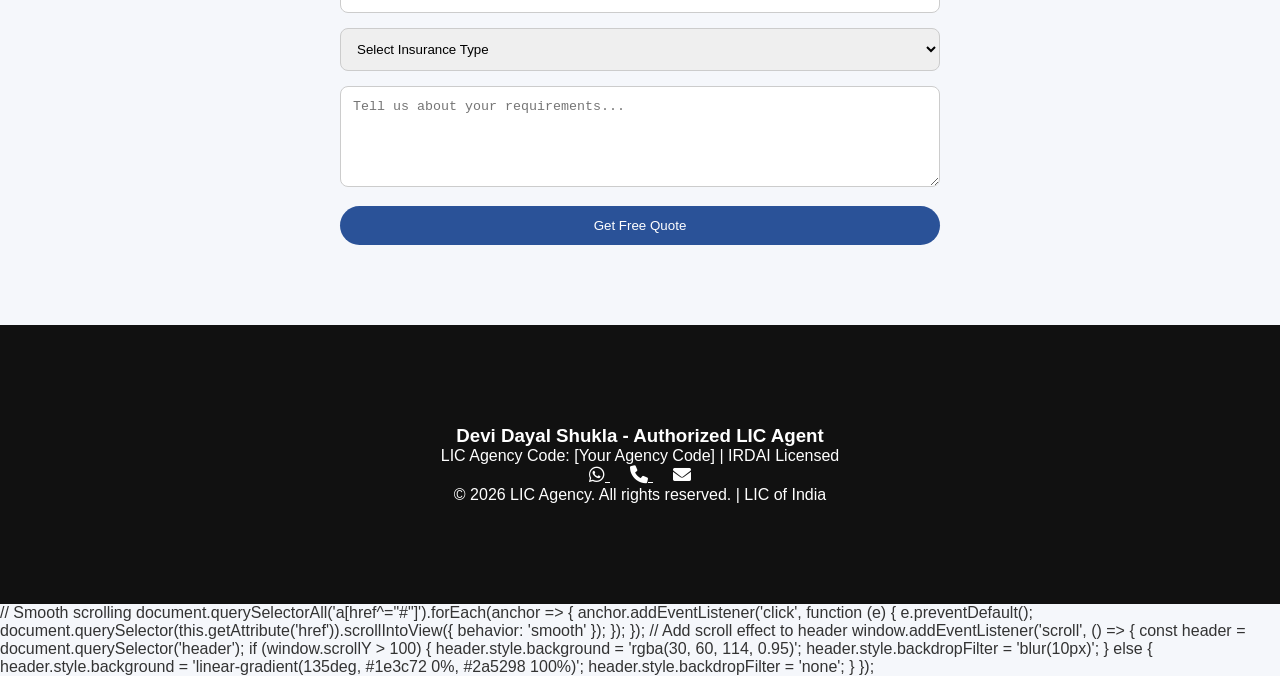
==== commit b3aeb3be: "Update index.html" ====
--- a/index.html
+++ b/index.html
@@ -6,281 +6,225 @@
     <title>Devi Dayal Shukla - Authorized LIC Agent</title>
     <link href="https://cdnjs.cloudflare.com/ajax/libs/font-awesome/6.0.0/css/all.min.css" rel="stylesheet">
     <style>
-        * {
-            margin: 0;
-            padding: 0;
-            box-sizing: border-box;
-        }
-
-        body {
-            font-family: 'Segoe UI', Tahoma, Geneva, Verdana, sans-serif;
-            line-height: 1.6;
-            color: #333;
-        }
-
-        /* Header */
-        header {
-            background: linear-gradient(135deg, #1e3c72 0%, #2a5298 100%);
-            color: white;
-            padding: 1rem 0;
-            position: fixed;
-            width: 100%;
-            top: 0;
-            z-index: 1000;
-            box-shadow: 0 2px 10px rgba(0,0,0,0.1);
-        }
-
-        nav {
-            max-width: 1200px;
-            margin: 0 auto;
-            display: flex;
-            justify-content: space-between;
-            align-items: center;
-            padding: 0 2rem;
-        }
-
-        .logo {
-            font-size: 1.8rem;
-            font-weight: bold;
-        }
-
-        .nav-links {
-            display: flex;
-            list-style: none;
-            gap: 2rem;
-        }
-
-        .nav-links a {
-            color: white;
-            text-decoration: none;
-            transition: color 0.3s;
-        }
-
-        .nav-links a:hover {
-            color: #ffd700;
-        }
-
-        .cta-button {
-            background: #ffd700;
-            color: #1e3c72;
-            padding: 0.8rem 1.5rem;
-            border-radius: 25px;
-            text-decoration: none;
-            font-weight: bold;
-            transition: transform 0.3s;
-        }
-
-        .cta-button:hover {
-            transform: translateY(-2px);
-        }
-
-        /* Hero Section */
-        .hero {
-            background: linear-gradient(rgba(30,60,114,0.9), rgba(42,82,152,0.9)), url('data:image/svg+xml,<svg xmlns="http://www.w3.org/2000/svg" viewBox="0 0 1200 600"><rect fill="%23e3f2fd" width="1200" height="600"/><circle fill="%2342a5f5" opacity="0.3" cx="200" cy="150" r="100"/><circle fill="%2390caf9" opacity="0.4" cx="900" cy="300" r="120"/><path fill="%231e3c72" opacity="0.2" d="M0 500 Q300 400 600 500 T1200 500 L1200 600 L0 600 Z"/></svg>');
-            background-size: cover;
-            height: 100vh;
-            display: flex;
-            align-items: center;
-            justify-content: center;
-            text-align: center;
-            color: white;
-            margin-top: 70px;
-        }
-
-        .hero-content h1 {
-            font-size: 3.5rem;
-            margin-bottom: 1rem;
-            animation: fadeInUp 1s ease;
-        }
-
-        .hero-content p {
-            font-size: 1.3rem;
-            margin-bottom: 2rem;
-            animation: fadeInUp 1s ease 0.2s both;
-        }
-
-        @keyframes fadeInUp {
-            from {
-                opacity: 0;
-                transform: translateY(30px);
-            }
-            to {
-                opacity: 1;
-                transform: translateY(0);
-            }
-        }
-
-        /* Sections */
-        .container {
-            max-width: 1200px;
-            margin: 0 auto;
-            padding: 4rem 2rem;
-        }
-
-        section {
-            padding: 4rem 0;
-        }
-
-        h2 {
-            font-size: 2.5rem;
-            text-align: center;
-            margin-bottom: 3rem;
-            color: #1e3c72;
-        }
-
-        /* Services */
-        .services-grid {
-            display: grid;
-            grid-template-columns: repeat(auto-fit, minmax(300px, 1fr));
-            gap: 2rem;
-            margin-top: 3rem;
-        }
-
-        .service-card {
-            background: white;
-            padding: 2.5rem;
-            border-radius: 15px;
-            box-shadow: 0 10px 30px rgba(0,0,0,0.1);
-            text-align: center;
-            transition: transform 0.3s, box-shadow 0.3s;
-            border-top: 4px solid #ffd700;
-        }
-
-        .service-card:hover {
-            transform: translateY(-10px);
-            box-shadow: 0 20px 40px rgba(0,0,0,0.15);
-        }
-
-        .service-icon {
-            font-size: 3rem;
-            color: #2a5298;
-            margin-bottom: 1rem;
-        }
-
-        /* About */
-        .about-content {
-            display: grid;
-            grid-template-columns: 1fr 1fr;
-            gap: 4rem;
-            align-items: center;
-        }
-
-        .about-image {
-            background: linear-gradient(45deg, #1e3c72, #2a5298);
-            height: 400px;
-            border-radius: 20px;
-            display: flex;
-            align-items: center;
-            justify-content: center;
-            color: white;
-            font-size: 4rem;
-        }
-
-        /* Contact */
-        .contact-form {
-            max-width: 600px;
-            margin: 0 auto;
-        }
-
-        .form-group {
-            margin-bottom: 1.5rem;
-        }
-
-        .form-group input,
-        .form-group textarea,
-        .form-group select {
-            width: 100%;
-            padding: 1rem;
-            border: 2px solid #e0e0e0;
-            border-radius: 10px;
-            font-size: 1rem;
-            transition: border-color 0.3s;
-        }
-
-        .form-group input:focus,
-        .form-group textarea:focus,
-        .form-group select:focus {
-            outline: none;
-            border-color: #2a5298;
-        }
-
-        .submit-btn {
-            background: linear-gradient(135deg, #1e3c72, #2a5298);
-            color: white;
-            padding: 1rem 3rem;
-            border: none;
-            border-radius: 25px;
-            font-size: 1.1rem;
-            cursor: pointer;
-            width: 100%;
-            transition: transform 0.3s;
-        }
-
-        .submit-btn:hover {
-            transform: translateY(-2px);
-        }
-
-        /* Stats */
-        .stats {
-            background: linear-gradient(135deg, #1e3c72 0%, #2a5298 100%);
-            color: white;
-            text-align: center;
-        }
-
-        .stats-grid {
-            display: grid;
-            grid-template-columns: repeat(auto-fit, minmax(200px, 1fr));
-            gap: 2rem;
-        }
-
-        .stat-item h3 {
-            font-size: 3rem;
-            color: #ffd700;
-            margin-bottom: 0.5rem;
-        }
-
-        /* Footer */
-        footer {
-            background: #1a1a1a;
-            color: white;
-            text-align: center;
-            padding: 2rem 0;
-        }
-
-        .social-links {
-            margin: 1rem 0;
-        }
-
-        .social-links a {
-            color: white;
-            font-size: 1.5rem;
-            margin: 0 1rem;
-            transition: color 0.3s;
-        }
-
-        .social-links a:hover {
-            color: #ffd700;
-        }
-
-        /* Mobile Responsive */
-        @media (max-width: 768px) {
-            .nav-links {
-                display: none;
-            }
-
-            .hero-content h1 {
-                font-size: 2.5rem;
-            }
-
-            .about-content {
-                grid-template-columns: 1fr;
-            }
-
-            nav {
-                flex-direction: column;
-                gap: 1rem;
-            }
-        }
+        /* RESET */
+* {
+    margin: 0;
+    padding: 0;
+    box-sizing: border-box;
+}
+
+body {
+    font-family: 'Segoe UI', sans-serif;
+    background: #f5f7fb;
+    color: #333;
+}
+
+/* HEADER */
+header {
+    background: linear-gradient(135deg, #1e3c72, #2a5298);
+    padding: 15px 0;
+    position: fixed;
+    width: 100%;
+    top: 0;
+    z-index: 1000;
+}
+
+nav {
+    display: flex;
+    justify-content: space-between;
+    align-items: center;
+    max-width: 1200px;
+    margin: auto;
+    padding: 0 20px;
+}
+
+.logo {
+    color: white;
+    font-size: 20px;
+    font-weight: bold;
+}
+
+.nav-links {
+    display: flex;
+    gap: 25px;
+    list-style: none;
+}
+
+.nav-links a {
+    color: white;
+    text-decoration: none;
+    transition: 0.3s;
+}
+
+.nav-links a:hover {
+    color: #ffd700;
+}
+
+/* BUTTON */
+.cta-button {
+    background: #ffd700;
+    color: #1e3c72;
+    padding: 10px 20px;
+    border-radius: 25px;
+    text-decoration: none;
+    font-weight: bold;
+    transition: 0.3s;
+}
+
+.cta-button:hover {
+    transform: scale(1.05);
+}
+
+/* HERO */
+.hero {
+    height: 100vh;
+    display: flex;
+    align-items: center;
+    justify-content: center;
+    text-align: center;
+    background: linear-gradient(rgba(30,60,114,0.9), rgba(42,82,152,0.9)),
+                url('https://images.unsplash.com/photo-1521790360280-cc88d0c7a6c0');
+    background-size: cover;
+    background-position: center;
+    color: white;
+    padding-top: 80px;
+}
+
+.hero h1 {
+    font-size: 45px;
+    margin-bottom: 15px;
+}
+
+.hero p {
+    font-size: 18px;
+    margin-bottom: 25px;
+}
+
+/* SECTION */
+.container {
+    max-width: 1200px;
+    margin: auto;
+    padding: 80px 20px;
+}
+
+h2 {
+    text-align: center;
+    margin-bottom: 40px;
+    color: #1e3c72;
+}
+
+/* SERVICES */
+.services-grid {
+    display: grid;
+    grid-template-columns: repeat(auto-fit, minmax(280px, 1fr));
+    gap: 25px;
+}
+
+.service-card {
+    background: white;
+    padding: 25px;
+    border-radius: 15px;
+    text-align: center;
+    box-shadow: 0 10px 25px rgba(0,0,0,0.08);
+    transition: 0.3s;
+    text-decoration: none;
+    color: inherit;
+    display: block;
+    border-top: 4px solid #ffd700;
+}
+
+.service-card:hover {
+    transform: translateY(-8px);
+    box-shadow: 0 20px 35px rgba(0,0,0,0.15);
+}
+
+.service-icon {
+    font-size: 35px;
+    color: #2a5298;
+    margin-bottom: 10px;
+}
+
+/* ABOUT */
+.about-content {
+    display: grid;
+    grid-template-columns: 1fr 1fr;
+    gap: 40px;
+    align-items: center;
+}
+
+.about-content img {
+    width: 100%;
+    border-radius: 15px;
+}
+
+/* FORM */
+.contact-form {
+    max-width: 600px;
+    margin: auto;
+}
+
+.form-group {
+    margin-bottom: 15px;
+}
+
+input, textarea, select {
+    width: 100%;
+    padding: 12px;
+    border-radius: 8px;
+    border: 1px solid #ccc;
+}
+
+input:focus, textarea:focus {
+    outline: none;
+    border-color: #2a5298;
+}
+
+.submit-btn {
+    width: 100%;
+    padding: 12px;
+    background: #2a5298;
+    color: white;
+    border: none;
+    border-radius: 25px;
+    cursor: pointer;
+}
+
+.submit-btn:hover {
+    background: #1e3c72;
+}
+
+/* FOOTER */
+footer {
+    background: #111;
+    color: white;
+    text-align: center;
+    padding: 20px;
+}
+
+.social-links a {
+    margin: 0 10px;
+    color: white;
+    font-size: 18px;
+}
+
+.social-links a:hover {
+    color: #ffd700;
+}
+
+/* RESPONSIVE */
+@media(max-width:768px){
+    .nav-links {
+        display: none;
+    }
+
+    .hero h1 {
+        font-size: 30px;
+    }
+
+    .about-content {
+        grid-template-columns: 1fr;
+    }
+}
     </style>
 </head>
 <body>
@@ -288,7 +232,7 @@
     <header>
         <nav>
             <div class="logo">
-                <i class="fas fa-shield-alt"></i> LIC of India | Devi Dayal Shukla | Life Insurance Expert
+                <i class="fas fa-shield-alt"></i> LIC Agency
             </div>
             <ul class="nav-links">
                 <li><a href="#home">Home</a></li>
@@ -394,21 +338,21 @@
             <div>
                 <h3>Your Trusted LIC Partner</h3>
                 <p>With over 35 years of experience as an authorized LIC agent, we have helped thousands of families secure their future. Our personalized approach ensures you get the right policy at the best premium.</p>
-                <ul style="margin-top: 1rem; padding-left: 1.5rem;">
+                <ul type="square" style="margin-top: 1rem; padding-left: 1.5rem;">
                     <li><i class="fas fa-check" style="color: #2a5298;"></i> Licensed LIC Agent</li>
                     <li><i class="fas fa-check" style="color: #2a5298;"></i> Free Policy Consultation</li>
                     <li><i class="fas fa-check" style="color: #2a5298;"></i> Doorstep Service</li>
                     <li><i class="fas fa-check" style="color: #2a5298;"></i> Claim Assistance</li>
                 </ul>
             </div>
-            <img src="shukla.jpg" Height="400" width="400">
+            <img src="Shukla ji.jpeg" Height="400" width="400">
         </div>
     </section>
 
     <!-- Contact -->
     <section id="contact" class="container">
         <h2>Get Your Free Quote</h2>
-        <form class="contact-form" onsubmit="handleSubmit(event)">
+        <form class="contact-form" onsubmit="sendTowhatsapp(event)">
             <div class="form-group">
                 <input type="text" placeholder="Full Name" required>
             </div>
@@ -440,9 +384,7 @@
             <h3>Devi Dayal Shukla - Authorized LIC Agent</h3>
             <p>LIC Agency Code: [Your Agency Code] | IRDAI Licensed</p>
             <div class="social-links">
-
-  <!-- WhatsApp -->
-  <a href="https://wa.me/9415556995?text=Hello%20I%20want%20details" target="_blank">
+                <a href="https://wa.me/9415556995?text=Hello%20I%20want%20details" target="_blank">
     <i class="fab fa-whatsapp"></i>
   </a>
 
@@ -453,10 +395,8 @@
 
   <!-- Email -->
   <a href="mailto:ddshuklalic@gmail.com">
-    <i class="fas fa-envelope"></i>
-  </a>
-
-</div>
+    <i class="fas fa-envelope"></i></a>
+            </div>
             <p>&copy; 2026 LIC Agency. All rights reserved. | LIC of India</p>
         </div>
     </footer>
@@ -477,19 +417,26 @@
     + "Email: " + email + "%0a"
     + "Message: " + message;
 
+    // 👉 WhatsApp open
     window.open(url, "_blank");
+
+    // 👉 Thank You message
+    alert("Thank you! We will contact you soon 😊");
+
+    // 👉 Form reset
+    e.target.reset();
 }
 </script>
 
         // Smooth scrolling
         document.querySelectorAll('a[href^="#"]').forEach(anchor => {
-    anchor.addEventListener('click', function (e) {
-        e.preventDefault();
-        document.querySelector(this.getAttribute('href')).scrollIntoView({
-            behavior: 'smooth'
+            anchor.addEventListener('click', function (e) {
+                e.preventDefault();
+                document.querySelector(this.getAttribute('href')).scrollIntoView({
+                    behavior: 'smooth'
+                });
+            });
         });
-    });
-});
 
         // Add scroll effect to header
         window.addEventListener('scroll', () => {
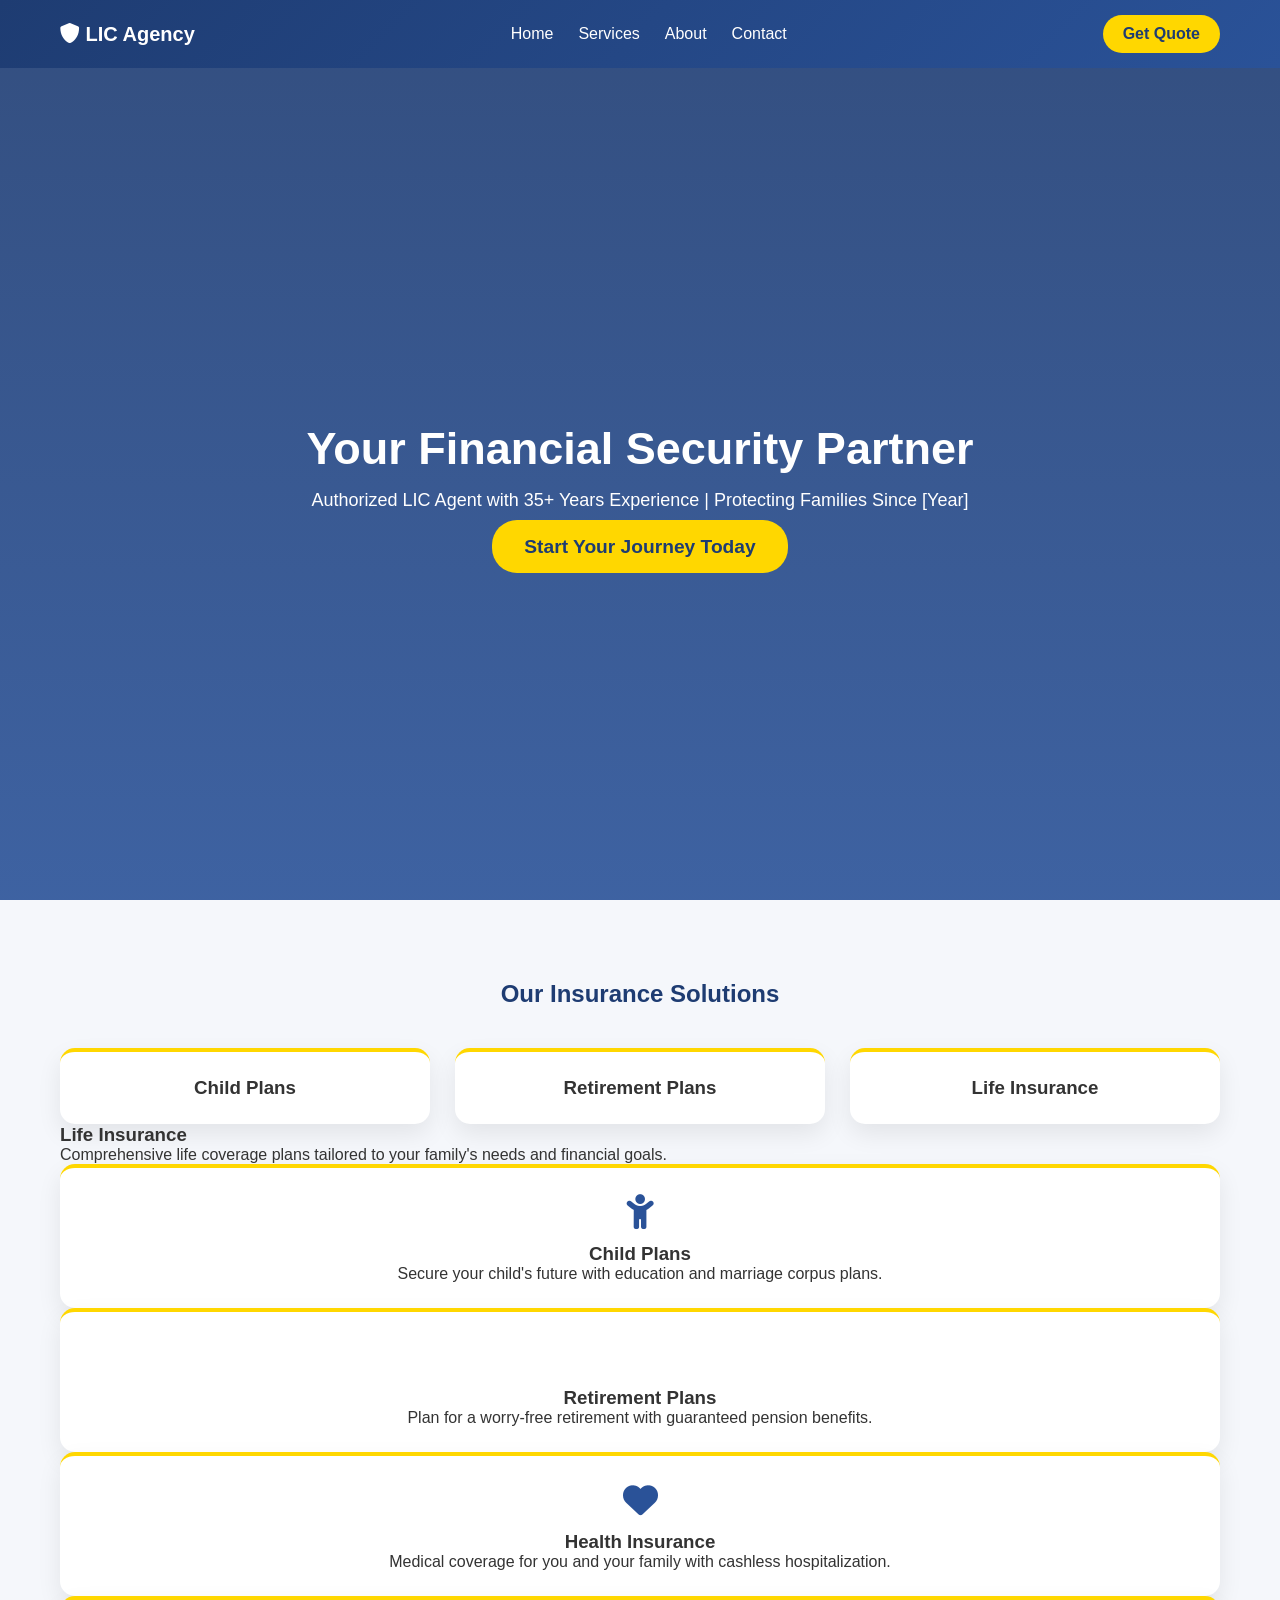
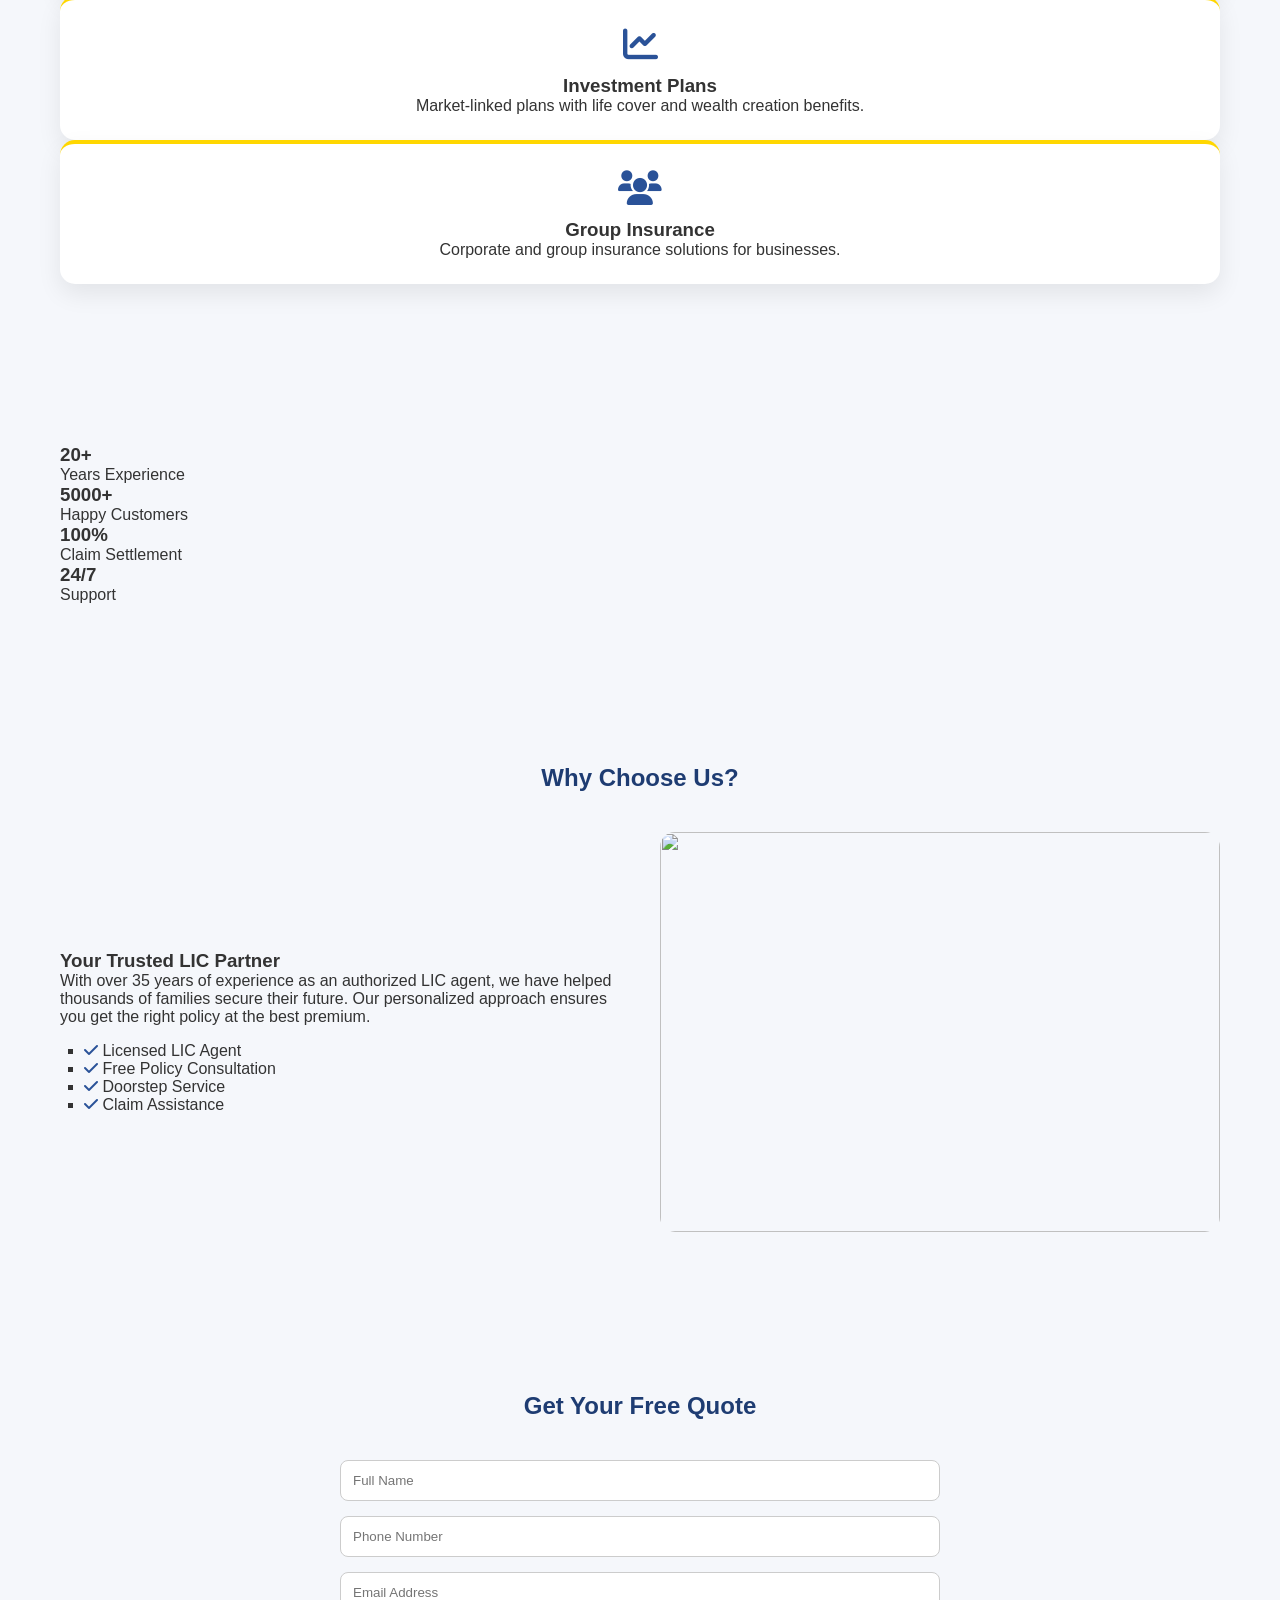
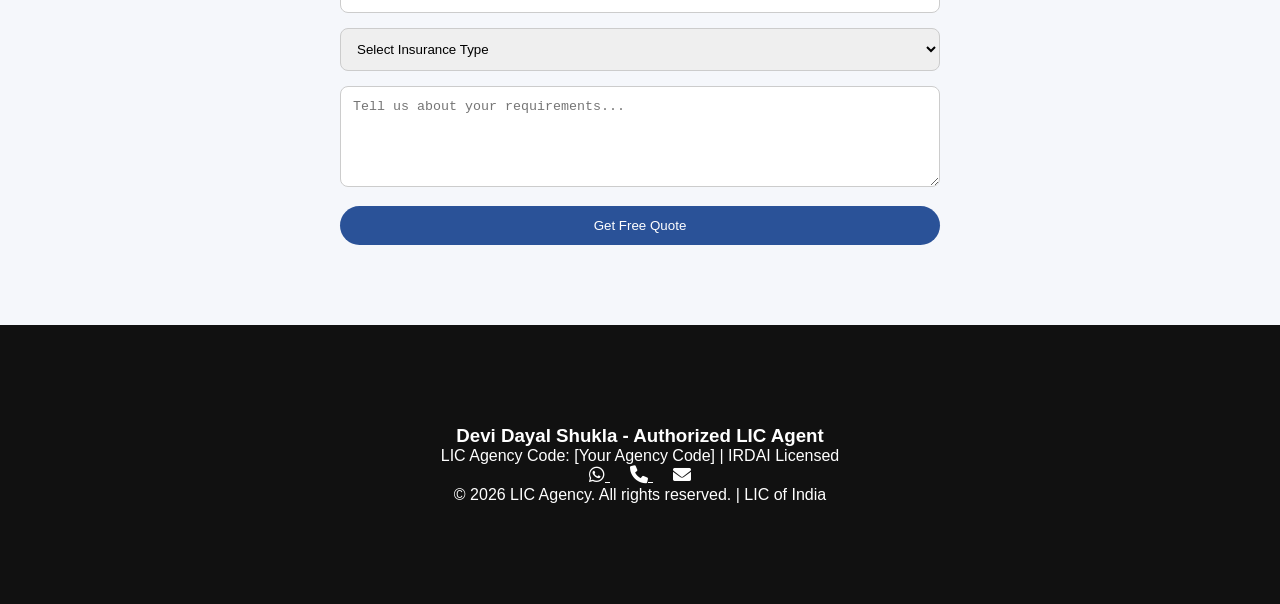
==== commit 9d2e2f4f: "Update index.html" ====
--- a/index.html
+++ b/index.html
@@ -427,7 +427,7 @@
     e.target.reset();
 }
 </script>
-
+<script>
         // Smooth scrolling
         document.querySelectorAll('a[href^="#"]').forEach(anchor => {
             anchor.addEventListener('click', function (e) {
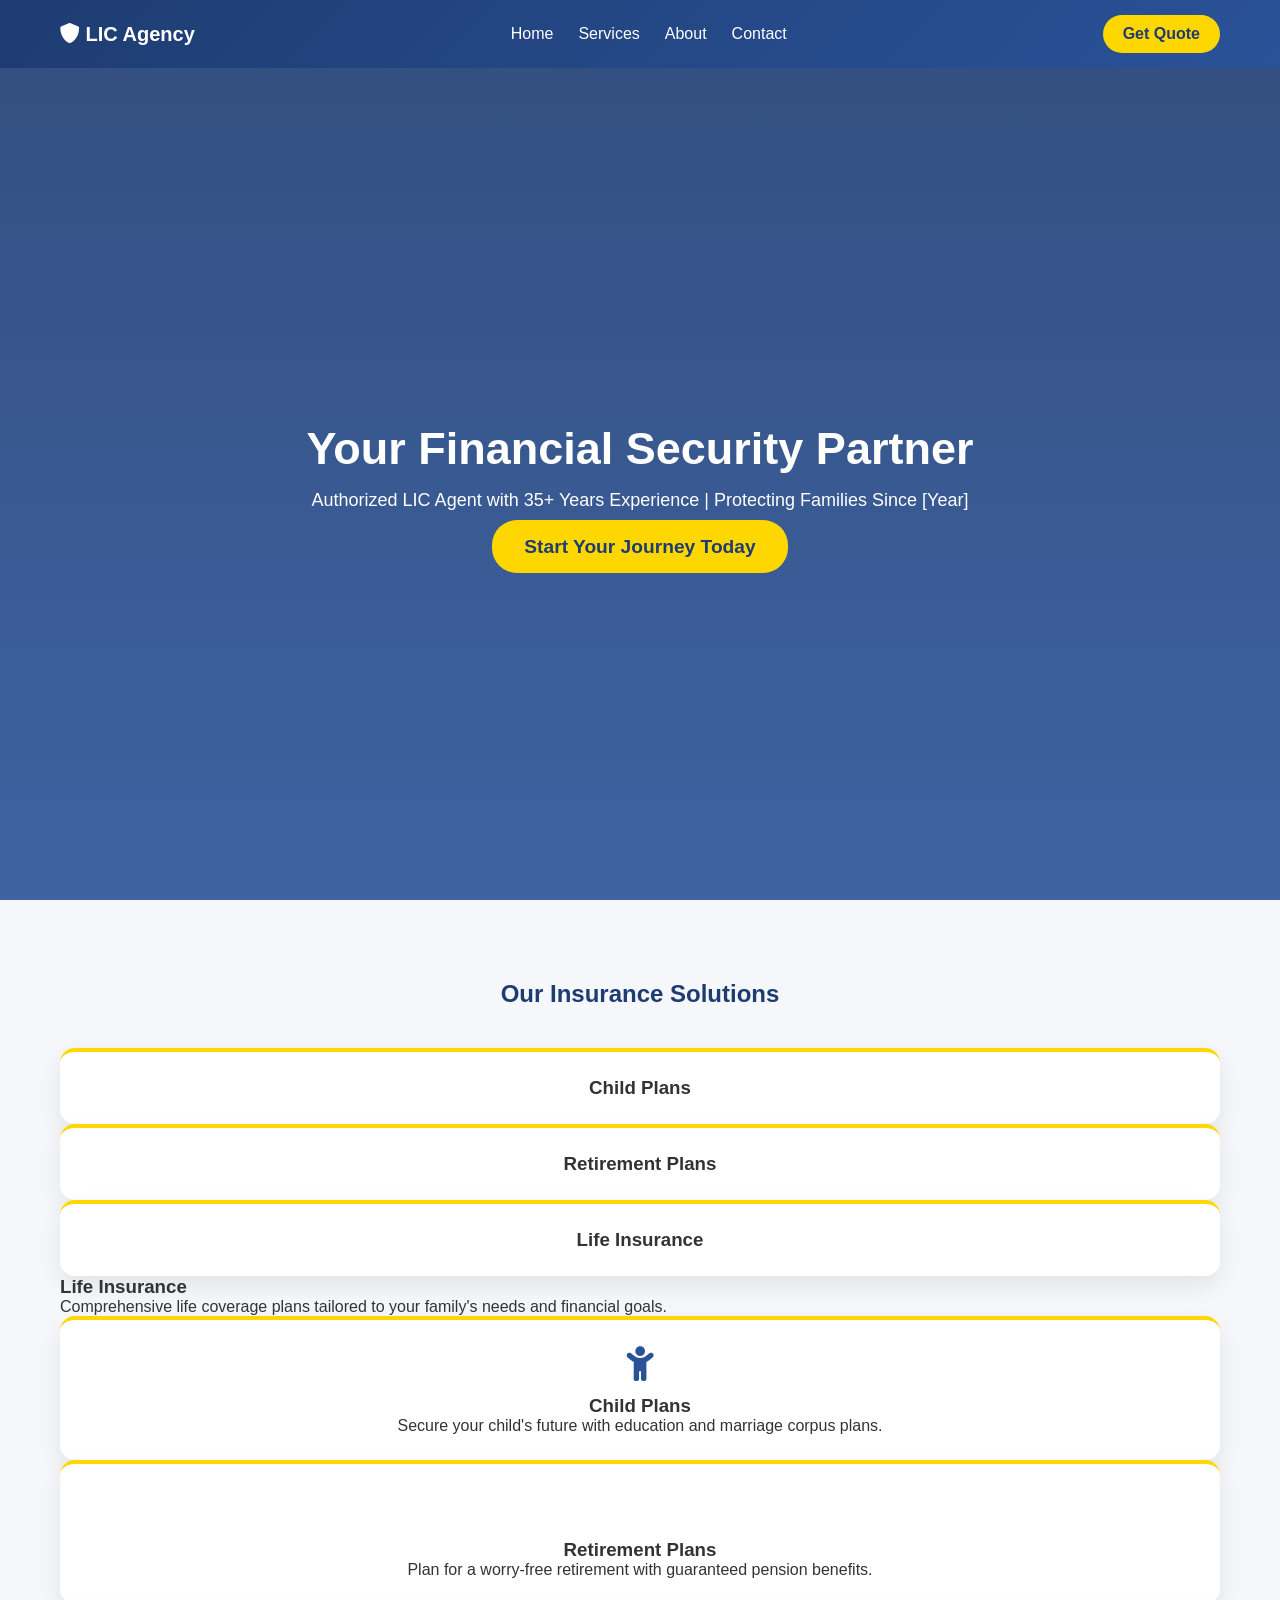
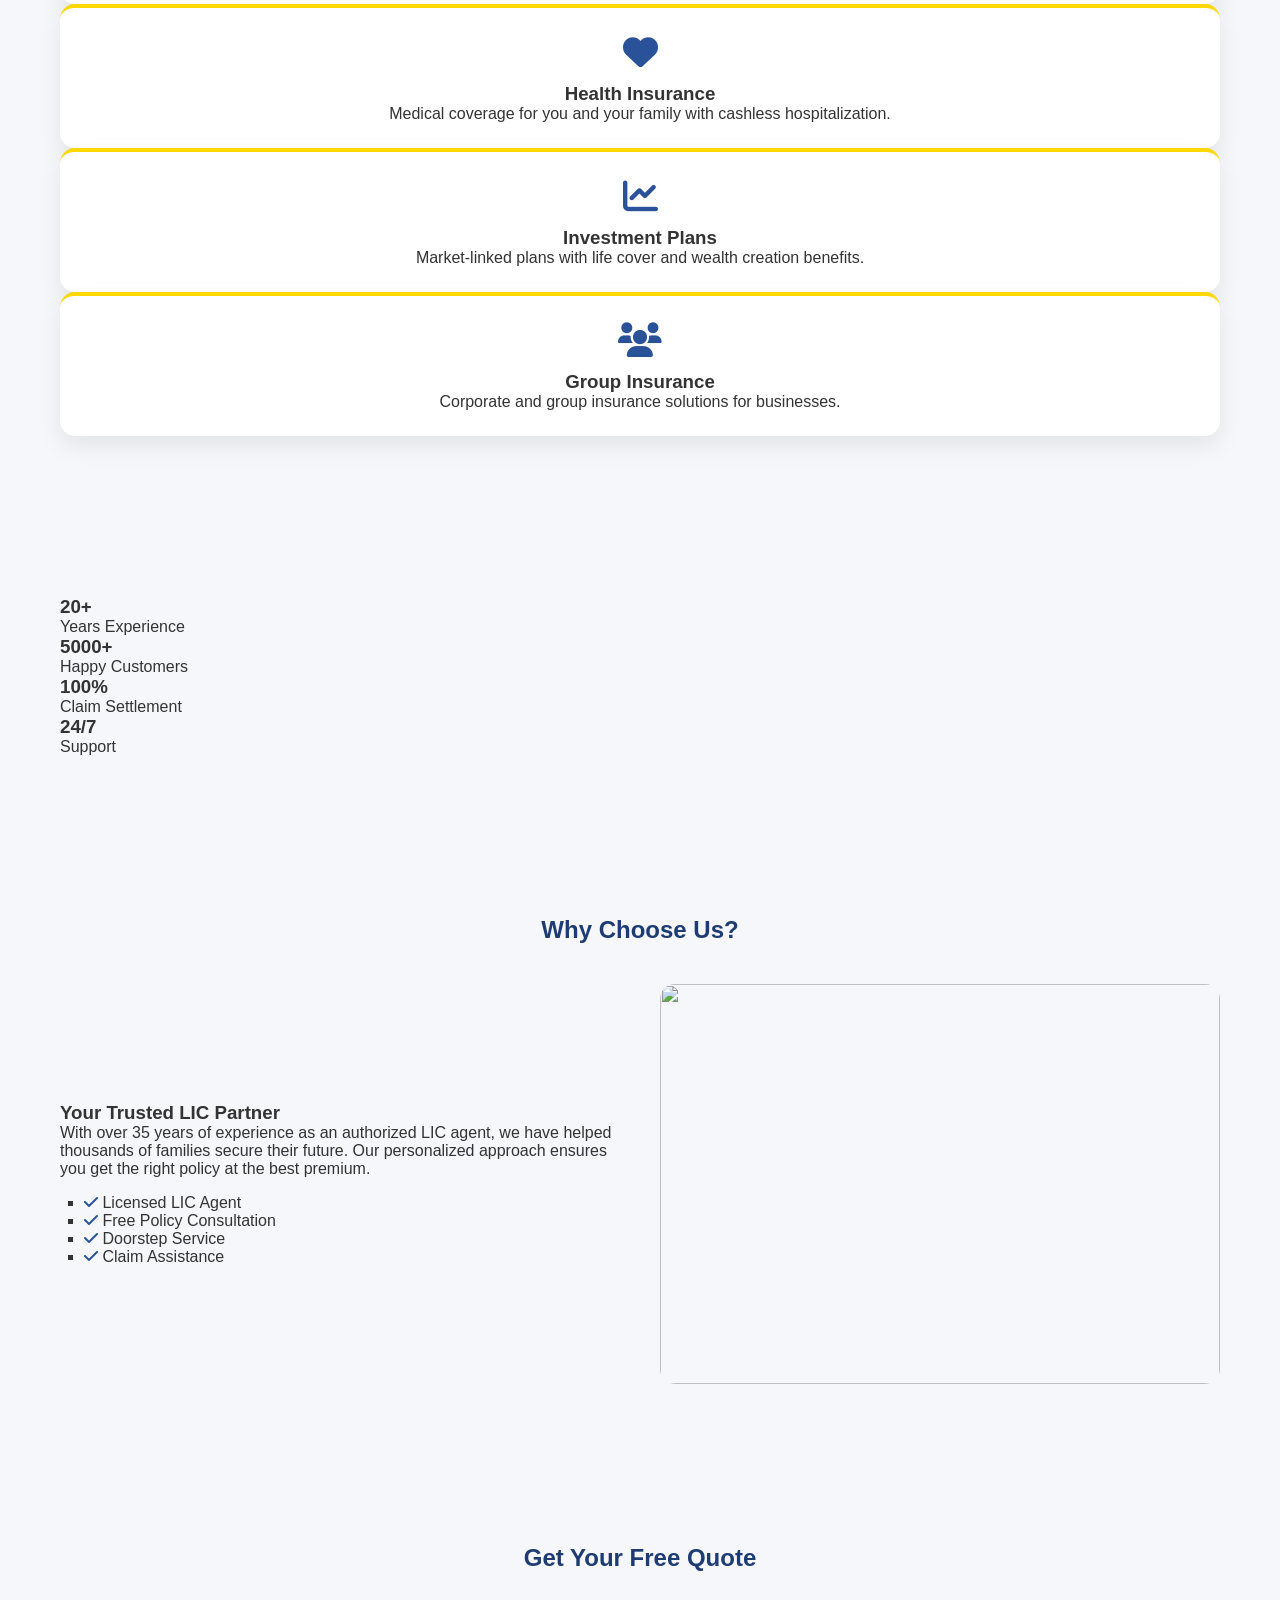
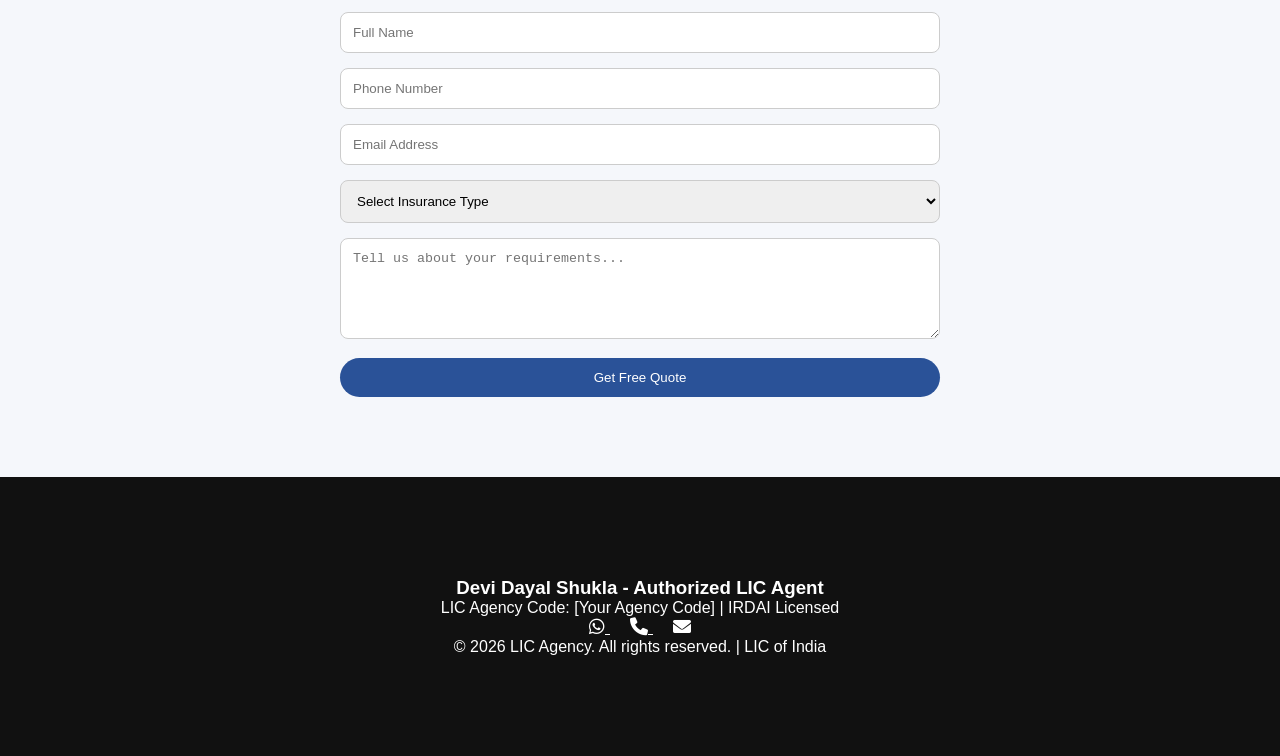
==== commit 78d5c44b: "Update index.html" ====
--- a/index.html
+++ b/index.html
@@ -256,8 +256,7 @@
     <!-- Services -->
     <section id="services" class="container">
         <h2>Our Insurance Solutions</h2>
-        <div class="services-grid">
-            <a href="child.html" class="service-card">
+                    <a href="child.html" class="service-card">
     <h3>Child Plans</h3></a>
                 <a href="retirement.html" class="service-card">
     <h3>Retirement Plans</h3>
